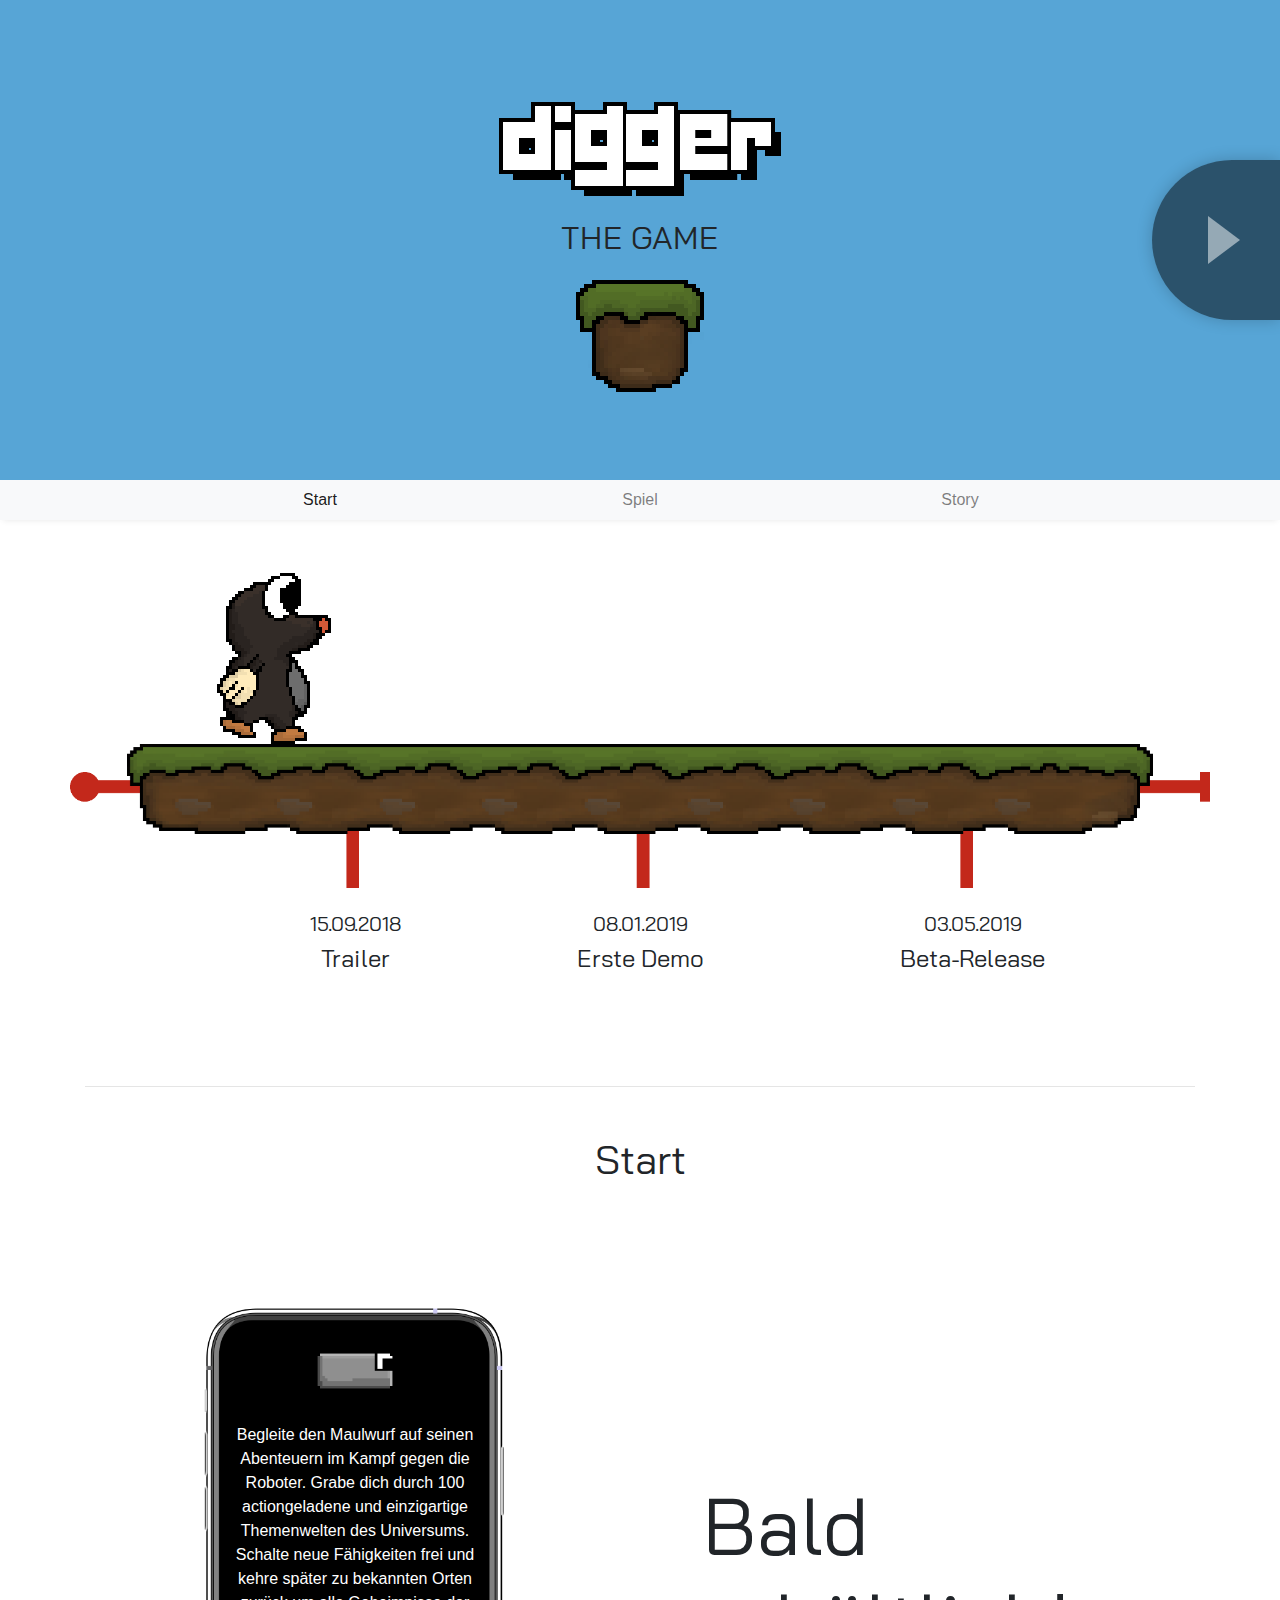
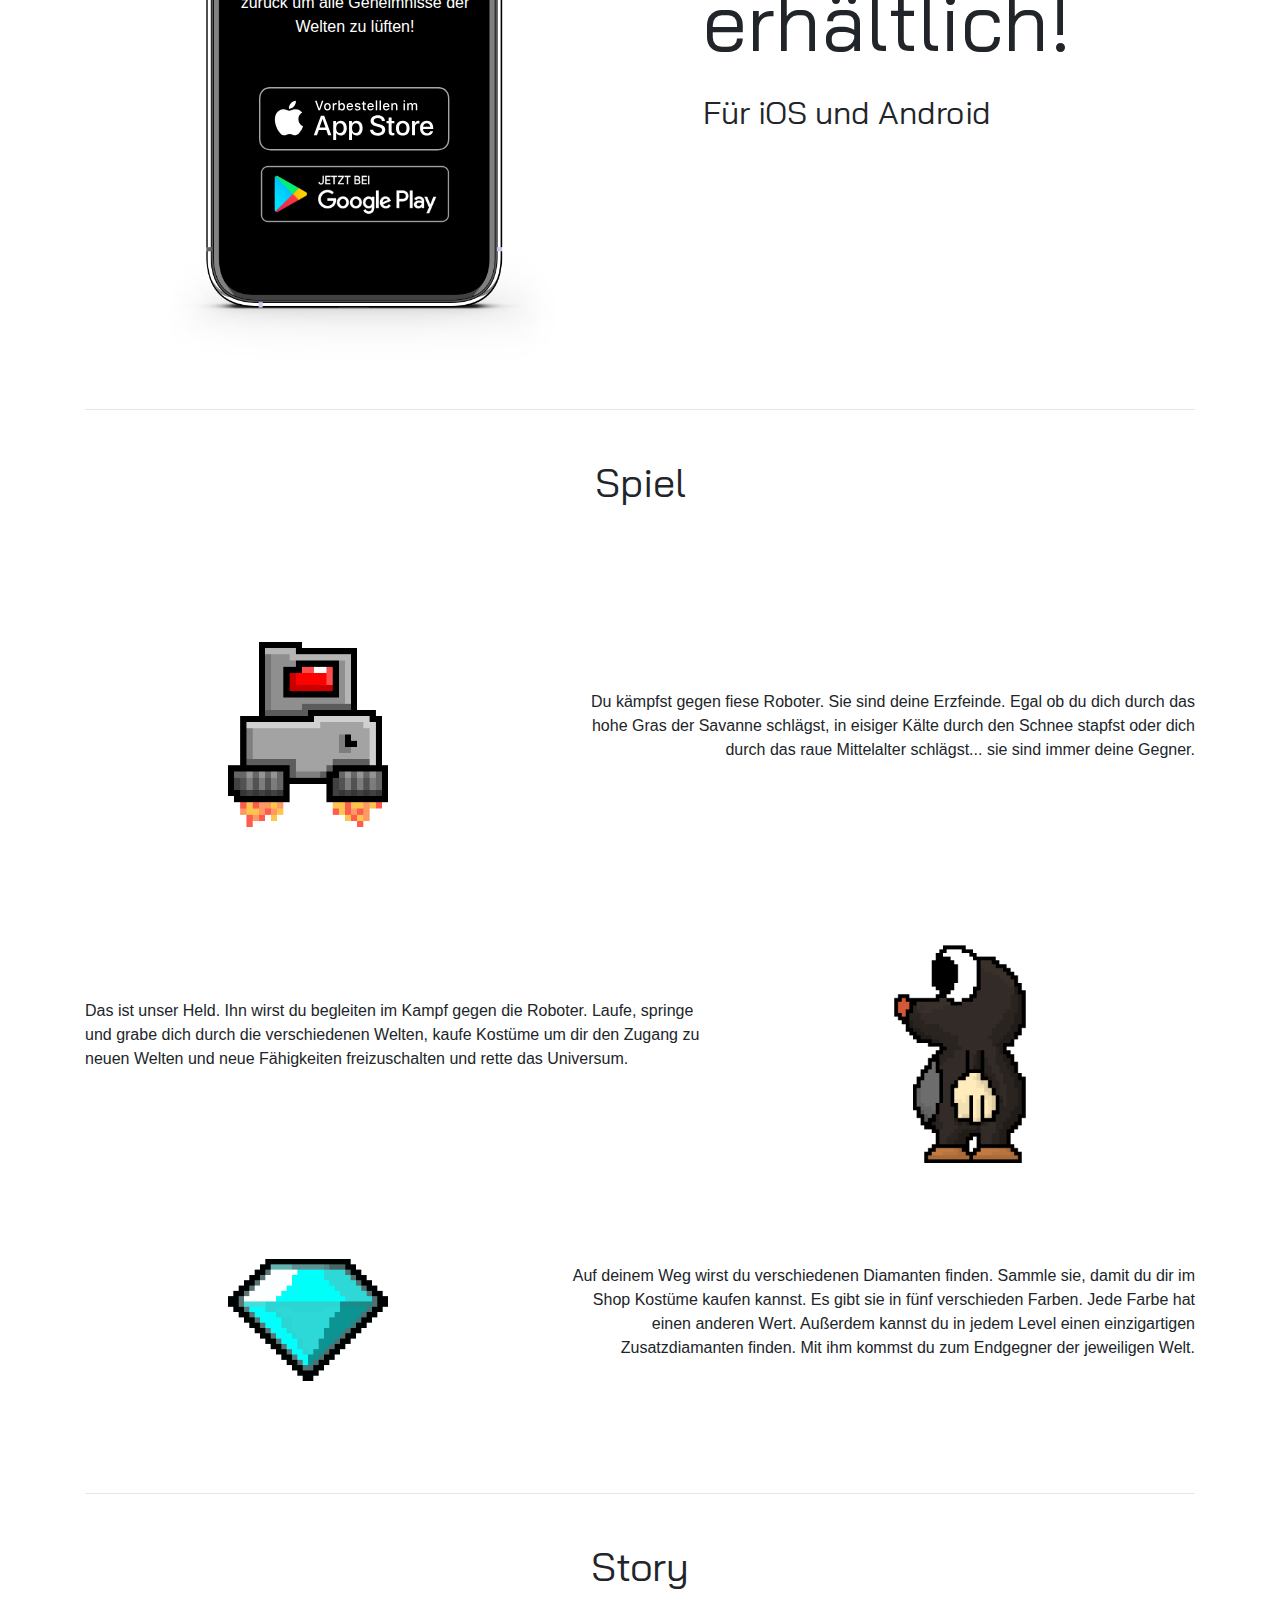
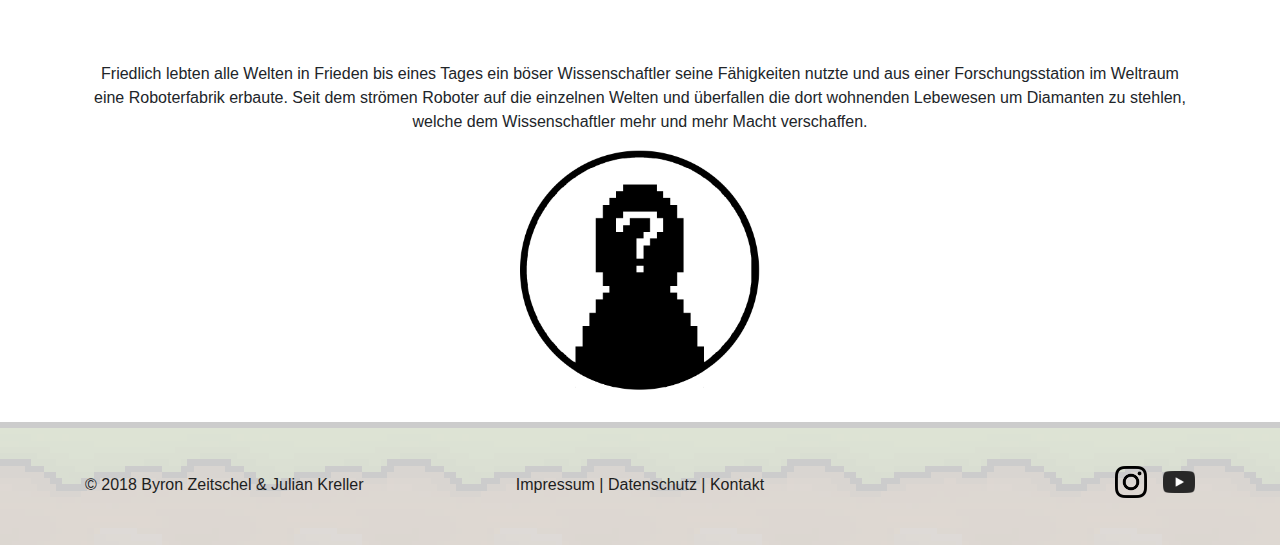
==== index.html @ c70652a0 "Release-page" ====
<!DOCTYPE html>
<html lang="de">
<head>
  <meta charset="utf-8">
  <meta name="viewport" content="width=device-width, initial-scale=1, shrink-to-fit=no">
  <meta name="description" content="Die Website von digger - Das Spiel">
  <meta name="author" content="Byron Zeitschel, Julian Kreller">

  <title>digger - The Game</title>

  <link href="css/bootstrap.min.css" rel="stylesheet">
  <link rel="stylesheet" type="text/css" href="css/style.css">
  <link rel="shortcut icon" href="img/favicon.ico">
  <link rel="icon" type="image/png" href="img/favicon-32x32.png" sizes="32x32">
  <link rel="icon" type="image/png" href="img/favicon-16x16.png" sizes="16x16">
</head>
<body>
<header id="header-game">
  <h1>digger</h1>
  <h2>THE GAME</h2>
  <div id="earth-block" class="grow grow-top grow-shadow">
    <img src="img/earth.png" alt="Block of pixelated earth">
    <iframe width="560" height="315" src="https://www.youtube.com/embed/k9s_VMh4zFY" frameborder="0"
            allow="accelerometer; autoplay; encrypted-media; gyroscope; picture-in-picture" allowfullscreen></iframe>
    <img class="header-animated fly-right" src="img/mole.png" alt="digger - A pixelated Mole">
  </div>
  <a class="grow grow-left site-switch site-switch-right" href="release.html">
    <span></span>
  </a>
</header>
<nav class="navbar navbar-expand-sm navbar-light bg-light">
  <button class="navbar-toggler" type="button" data-toggle="collapse" data-target="#navbarSupportedContent"
          aria-controls="navbarSupportedContent" aria-expanded="false" aria-label="Toggle navigation">
    <span class="navbar-toggler-icon"></span>
  </button>

  <div class="collapse navbar-collapse" id="navbarSupportedContent">
    <ul class="navbar-nav mx-auto">
      <li class="nav-item active">
        <a class="nav-link" href="#start">Start<span class="sr-only">(current)</span></a>
      </li>
      <li class="nav-item">
        <a class="nav-link" href="#game">Spiel</a>
      </li>
      <li class="nav-item">
        <a class="nav-link" href="#story">Story</a>
      </li>
    </ul>
  </div>
</nav>
<main>
  <div class="container">
    <div id="plan">
      <div class="row">
        <div class="col-xs-12">
          <div id="timeline">
            <div id="tiles">
              <p></p>
            </div>
            <img class="full-width" src="img/timeline.png" alt="Basic Timeline">
            <div id="dates">
              <div class="col-sm-2 offset-sm-2">
                <h5>15.09.2018</h5>
                <h4>Trailer</h4>
              </div>
              <div class="col-sm-4">
                <h5>08.01.2019</h5>
                <h4>Erste Demo</h4>
              </div>
              <div class="col-sm-3">
                <h5>03.05.2019</h5>
                <h4>Beta-Release</h4>
              </div>
            </div>
          </div>
        </div>
      </div>
    </div>
    <hr>
    <div id="start">
      <div class="row">
        <div class="col">
          <h1 class="text-center">Start</h1>
        </div>
      </div>
      <div class="row">
        <div id="soon_heading" class="col-md-5 offset-md-1 order-md-2 text-md-left">
          <h1>Bald erhältlich!</h1>
          <h2>Für iOS und Android</h2>
        </div>
        <div class="col-md-6 order-md-1">
          <div id="iphone">
            <div>
              <img id="robomini" src="img/robo_mini.png" alt="Enemy RoboMini">
              <p>
                Begleite den Maulwurf auf seinen Abenteuern im Kampf gegen die Roboter. Grabe dich durch 100
                actiongeladene und einzigartige Themenwelten des Universums. Schalte neue Fähigkeiten frei und kehre
                später zu bekannten Orten zurück um alle Geheimnisse der Welten zu lüften!
              </p>
              <a href="https://www.apple.com/de/itunes/charts/free-apps/" target="_blank">
                <img id="ios_badge" src="img/ios_badge_black.svg" alt="AppStore badge">
              </a>
              <a href="https://play.google.com/store/apps/category/GAME" target="_blank">
                <img id="android_badge" src="img/android_badge.png" alt="PlayStore badge">
              </a>
            </div>
            <img class="full-width" src="img/iphone_portrait.png" alt="iPhone XS">
          </div>
        </div>
      </div>
    </div>
    <hr>
    <div id="game">
      <div class="row">
        <div class="col text-center">
          <h1>Spiel</h1>
        </div>
      </div>
      <div class="row">
        <div class="col-sm-5 order-sm-1">
          <img class="mx-auto d-block" src="img/robo_fly.png" alt="Enemy RoboFly">
        </div>
        <div class="col-sm-7 order-sm-2 align-self-center">
          <p class="text-sm-right text-center">
            Du kämpfst gegen fiese Roboter. Sie sind deine Erzfeinde. Egal ob du dich durch das hohe Gras
            der Savanne schlägst, in eisiger Kälte durch den Schnee stapfst oder dich durch das raue Mittelalter
            schlägst... sie sind immer deine Gegner.
          </p>
        </div>
        <div class="col-sm-5 order-sm-4">
          <img class="mx-auto d-block width-15" src="img/mole_flipped.png" alt="Mole digger">
        </div>
        <div class="col-sm-7 order-sm-3 align-self-center">
          <p class="text-sm-left text-center">
            Das ist unser Held. Ihn wirst du begleiten im Kampf gegen die Roboter. Laufe, springe und grabe dich durch
            die verschiedenen Welten, kaufe Kostüme um dir den Zugang zu neuen Welten und neue Fähigkeiten
            freizuschalten und rette das Universum.
          </p>
        </div>
        <div class="col-sm-5 order-sm-5">
          <img class="mx-auto d-block" src="img/diamond.png" alt="Turquoise diamond">
        </div>
        <div class="col-sm-7 order-sm-6 align-self-center">
          <p class="text-sm-right text-center">
            Auf deinem Weg wirst du verschiedenen Diamanten finden. Sammle sie, damit du dir im Shop Kostüme kaufen
            kannst. Es gibt sie in fünf verschieden Farben. Jede Farbe hat einen anderen Wert. Außerdem kannst du in
            jedem Level einen einzigartigen Zusatzdiamanten finden. Mit ihm kommst du zum Endgegner der jeweiligen
            Welt.
          </p>
        </div>
      </div>
    </div>
    <hr>
    <div id="story">
      <div class="row">
        <div class="col">
          <h1 class="text-center">Story</h1>
        </div>
      </div>
      <div class="row justify-content-center">
        <div class="col text-center">
          <p class="text-sm-center text-center">
            Friedlich lebten alle Welten in Frieden bis eines Tages ein böser Wissenschaftler seine Fähigkeiten nutzte und aus einer Forschungsstation im Weltraum eine Roboterfabrik erbaute.
            Seit dem strömen Roboter auf die einzelnen Welten und überfallen die dort wohnenden Lebewesen um Diamanten zu stehlen, welche dem Wissenschaftler mehr und mehr Macht verschaffen.

          </p>
          <img src="img/mad_causer.png" alt="The causer">

        </div>
      </div>
    </div>
  </div>
</main>
<footer>
  <div class="container">
    <div class="row">
      <div class="col">
        <p>&copy; 2018 Byron Zeitschel & Julian Kreller</p>
      </div>
      <div class="col text-center">
        <a href="#">Impressum</a>
        |
        <a href="#">Datenschutz</a>
        |
        <a href="#">Kontakt</a>
      </div>
      <div class="col">
        <a class="float-right" href="https://www.youtube.com/channel/UCjJyxg-A8SFruD3TZh7ozNw" target="_blank">
          <img src="img/youtube.png" alt="YouTube Icon">
        </a>
        <a class="float-right" href="https://www.instagram.com/digger.videogame/" target="_blank">
          <img src="img/instagram.png" alt="Instagram Icon">
        </a>
      </div>
    </div>
  </div>
</footer>
<script src="js/jquery-3.3.1.min.js"></script>
<script src="js/bootstrap.min.js"></script>
<script src="js/script.js"></script>
</body>
</html>
---- css/style.css ----
body {
  margin: 0;
}

header {
  position: relative;
  height: 30em;
  text-align: center;
}

h1, h2, h3, h4, h5, h6 {
  font-family: baijamjuree, sans-serif;
}

#header-game {
  padding: 6.12em 0;
  background: #57A5D6 url(../img/header_game_min.jpg) no-repeat center;
  background-size: cover;
}

#header-game h1 {
  color: white;
  font-family: bulkypixels, monospace;
  font-size: 5em;
  text-shadow: 0.12em 0.12em 0 black, -0.05em 0.05em black, 0.05em 0.05em black, 0.05em -0.05em black, -0.05em -0.05em black;
  letter-spacing: -0.19em;
}

#header-game h2 {
  font-size: 2em;
  margin-top: 0.75em;
}

#header-game img {
  width: 100%;
  image-rendering: pixelated;
}

#earth-block {
  position: relative;
  display: inline-block;
  width: 8em;
  margin-top: 1em;
  cursor: pointer;
}

#earth-block iframe {
  display: none;
  position: absolute;
  bottom: -20px;
  left: -225px;
  width: 560px;
  height: 315px;
  transform-origin: center;
}

.header-animated {
  position: absolute;
  left: 50%;
  bottom: 0;
  max-width: 0;
}

.earth-block:active .fly-right {
  animation-name: fly-right;
  animation-duration: 4s;
}

.fixed-top-nav-padding {
  /* Height of navbar */
  padding-top: 60px;
}

.grow {
  transition: all .2s ease-in-out;
}

.grow:hover {
  transform: scale(1.2);
}

.grow-shadow:hover {
  filter: drop-shadow(0 .5em .2em rgba(0,0,0,0.4));
}

.grow-top:hover {
  transform: scale(1.2);
  transform-origin: bottom center;
}

.grow-left:hover {
  transform-origin: right;
}

.grow-right:hover {
  transform-origin: left;
}

.site-switch {
  display: inline-block;
  position: absolute;
  background: rgba(0, 0, 0, 0.5);
  color: rgba(255, 255, 255, 0.5);
}

.site-switch:hover {
  color: white;
}

.site-switch span {
  display: inline-block;
  border-top: 1.5em solid transparent;
  border-bottom: 1.5em solid transparent;
  margin-top: 3.5em;
}

.site-switch h5 {
  position: absolute;
  font-size: 1.1em;
}

.site-switch-right {
  right: 0;
  top: 10em;
  width: 8em;
  height: 10em;
  border-top-left-radius: 5em;
  border-bottom-left-radius: 5em;
  box-shadow: rgba(0, 0, 0, 0.2) 0 0 1em;
}

.site-switch-right span {
  border-left: 2em solid rgba(255, 255, 255, 0.5);
  margin-left: 1em;
}

.site-switch-right h5 {
  top: 9em;
  left: 5.5em;
  width: 9em;
  transform: rotate(-90deg);
  transform-origin: left top 0;
}

.site-switch-left {
  left: 0;
  top: 10em;
  width: 8em;
  height: 10em;
  border-top-right-radius: 5em;
  border-bottom-right-radius: 5em;
  box-shadow: rgba(0, 0, 0, 0.2) 0 0 1em;
}

.site-switch-left span {
  border-right: 2em solid rgba(255, 255, 255, 0.5);
  margin-right: 1em;
}

.site-switch-left h5 {
  top: 0;
  left: 1.75em;
  width: 9em;
  margin: 0;
  transform: rotate(90deg);
  transform-origin: left top 0;
}

nav {
  box-shadow: 0 0.2em 0.4em -0.2em rgba(0,0,0,0.1);
}

.navbar {
  padding: 0;
}

.navbar .navbar-collapse {
  text-align: center;
}

.navbar-toggler {
  width: 100%;
  border-bottom: 1px solid black;
  border-radius: 0;
  padding: .3em;
}

.nav-item {
  width: 25vw;
}

main footer{
  background: linear-gradient(to bottom, #eaeaea 0%, #dbdbdb 100%);
}

.row {
  padding: 2em 0;
}

.full-width {
  width: 100%;
}

#timeline {
  position: relative;
  padding-top: 220px;
  padding-bottom: 5%;
}

#timeline img {
  margin-bottom: 1.5em;
}

#tiles {
  position: absolute;
  top: 192px;
  padding: 0 5%;
}

#tiles p {
  position: absolute;
  height: 192px;
  width: 192px;
  background: url('../img/mole_walk.png');
  top: -192px;
  left: 0;
  visibility: hidden;
}

#tiles img {
  width: 10%;
  display: inline-block;
}

#dates {
  font-size: 0;
}

#dates div {
  display: inline-block;
  text-align: center;
  overflow: hidden;
}

#iphone {
  color: white;
  position: relative;
  text-align: center;
  width: 25em;
  margin: auto;
}

#iphone div {
  position: absolute;
  padding-left: 5em;
  padding-right: 5em;
  padding-top: 6em;
}

#iphone div p {
  margin-bottom: 3em;
}

#robomini {
  width: 5em;
  margin-bottom: 2em;
}

#iphone a {
  display: inline-block;
}

#ios_badge {
  width: 12em;
}

#android_badge {
  width: 13.5em;
}

#soon_heading {
  margin: auto;
  text-align: center;
}

#soon_heading h1 {
  font-size: 5em;
  margin-bottom: 0.3em;
}

#soon_heading h2 {
  font-size: 2em;
}

#game div div {
  display: inline-block;
  margin-bottom: 2em;
}

#game img {
  width: 10em;
  margin: 2em 0;
}

.width-15 {
  width: 15em !important;
}

#story img {
  width: 15em;
}

footer {
  position: relative;
  color: #1e1e1e;
  padding-top: 1.2em;
}

footer::after {
  content: "";
  background: url("../img/earth_tile.png");
  opacity: 0.2;
  top: 0;
  left: 0;
  bottom: 0;
  right: 0;
  position: absolute;
  z-index: -1;
}

footer p {
  display: inline-block;
}

footer a {
  color: inherit;
}

footer a:hover {
  color: inherit;
}

footer img {
  width: 2em;
  margin-left: 1em;
  margin-top: -0.5em;
}

@media (max-width: 575px) {
  .nav-item {
    width: 100%;
  }
}

@media (max-width: 767px) {
  #timeline {
    padding-top: 2em;
  }

  #tiles {
    display: none;
  }
}

@media (max-width: 575px) {
  #timeline img {
    display: none;
  }
}

@keyframes fly-right {
  from {
    max-width: 0;
  }
  to {
    max-width: 100%;
  }
}

@font-face {
  font-family: bulkypixels;
  src: url(../fonts/bulkypixels.ttf);
  font-weight: normal;
  font-style: normal;
}

@font-face {
  font-family: baijamjuree;
  src: url(../fonts/baijamjuree_regular.ttf);
  font-weight: normal;
  font-style: normal;
}

@font-face {
  font-family: baijamjuree;
  src: url(../fonts/baijamjuree_regular.ttf);
  font-weight: lighter;
  font-style: normal;
}
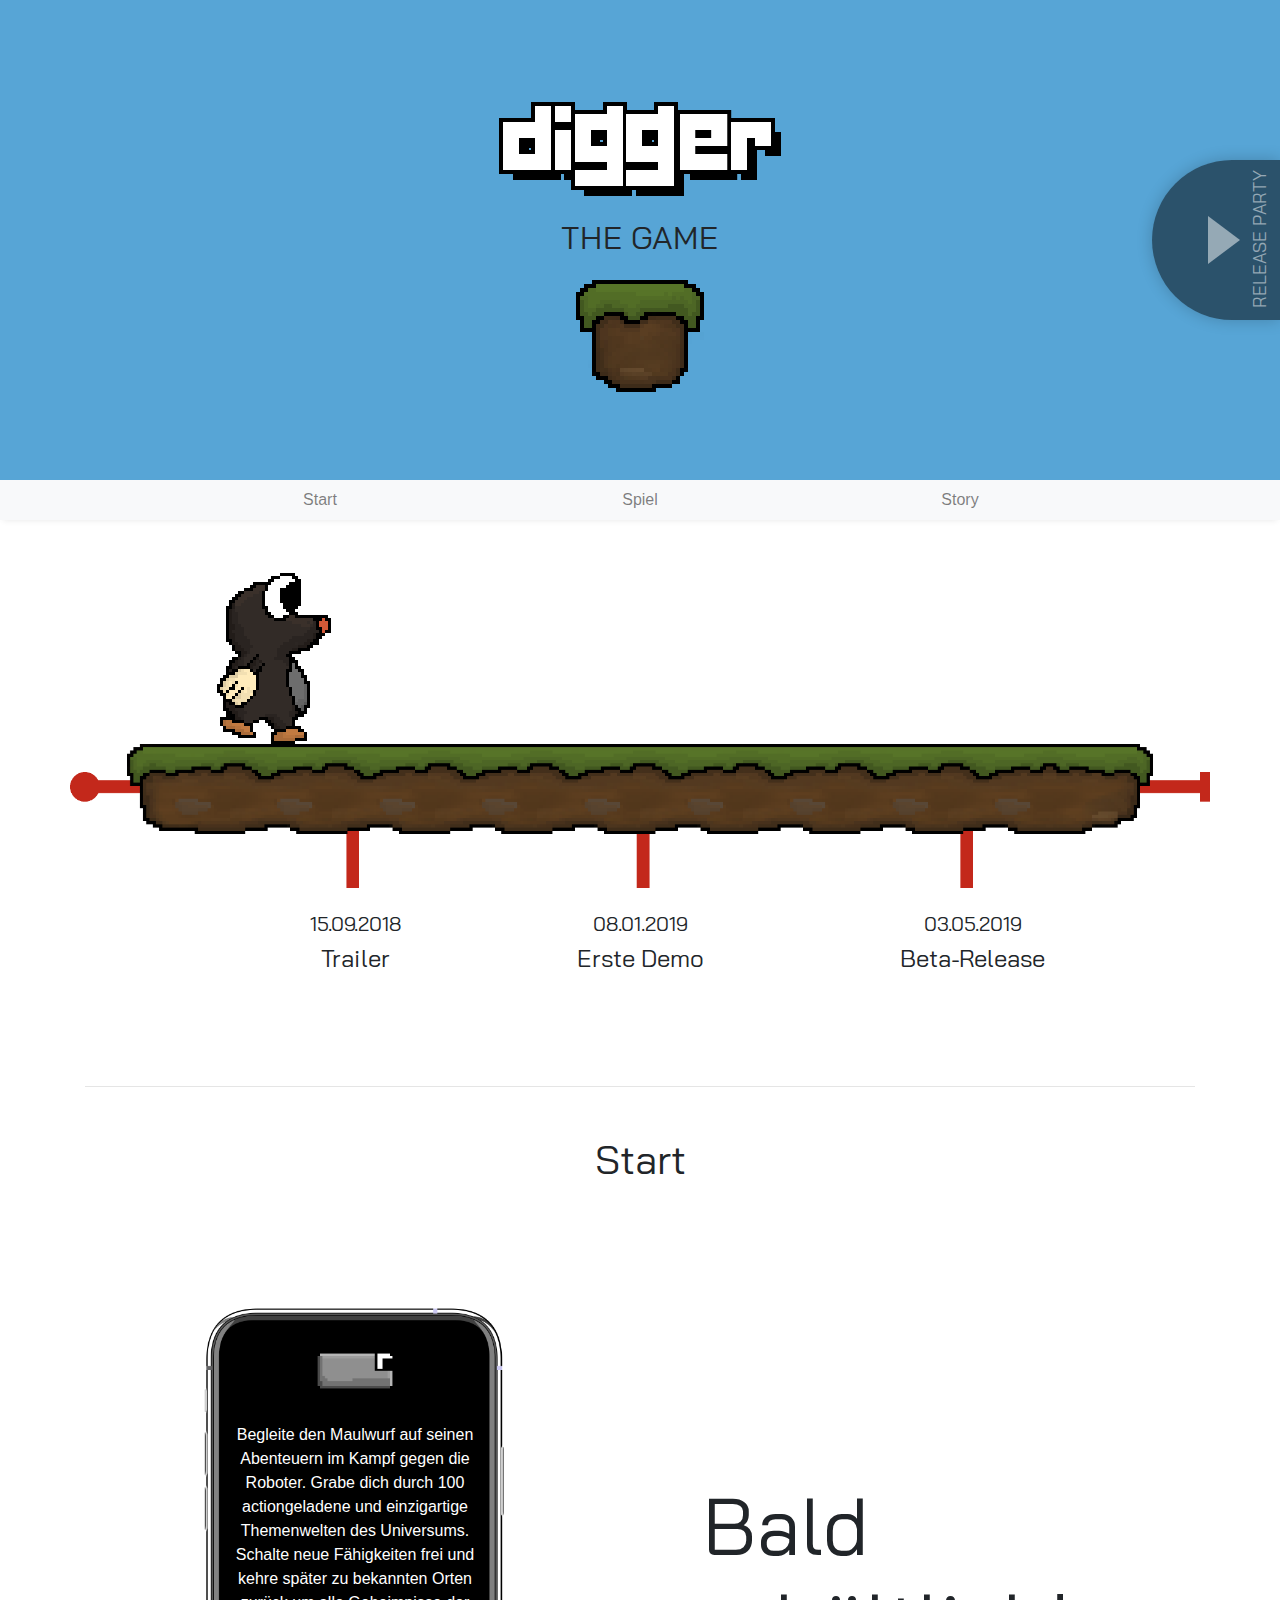
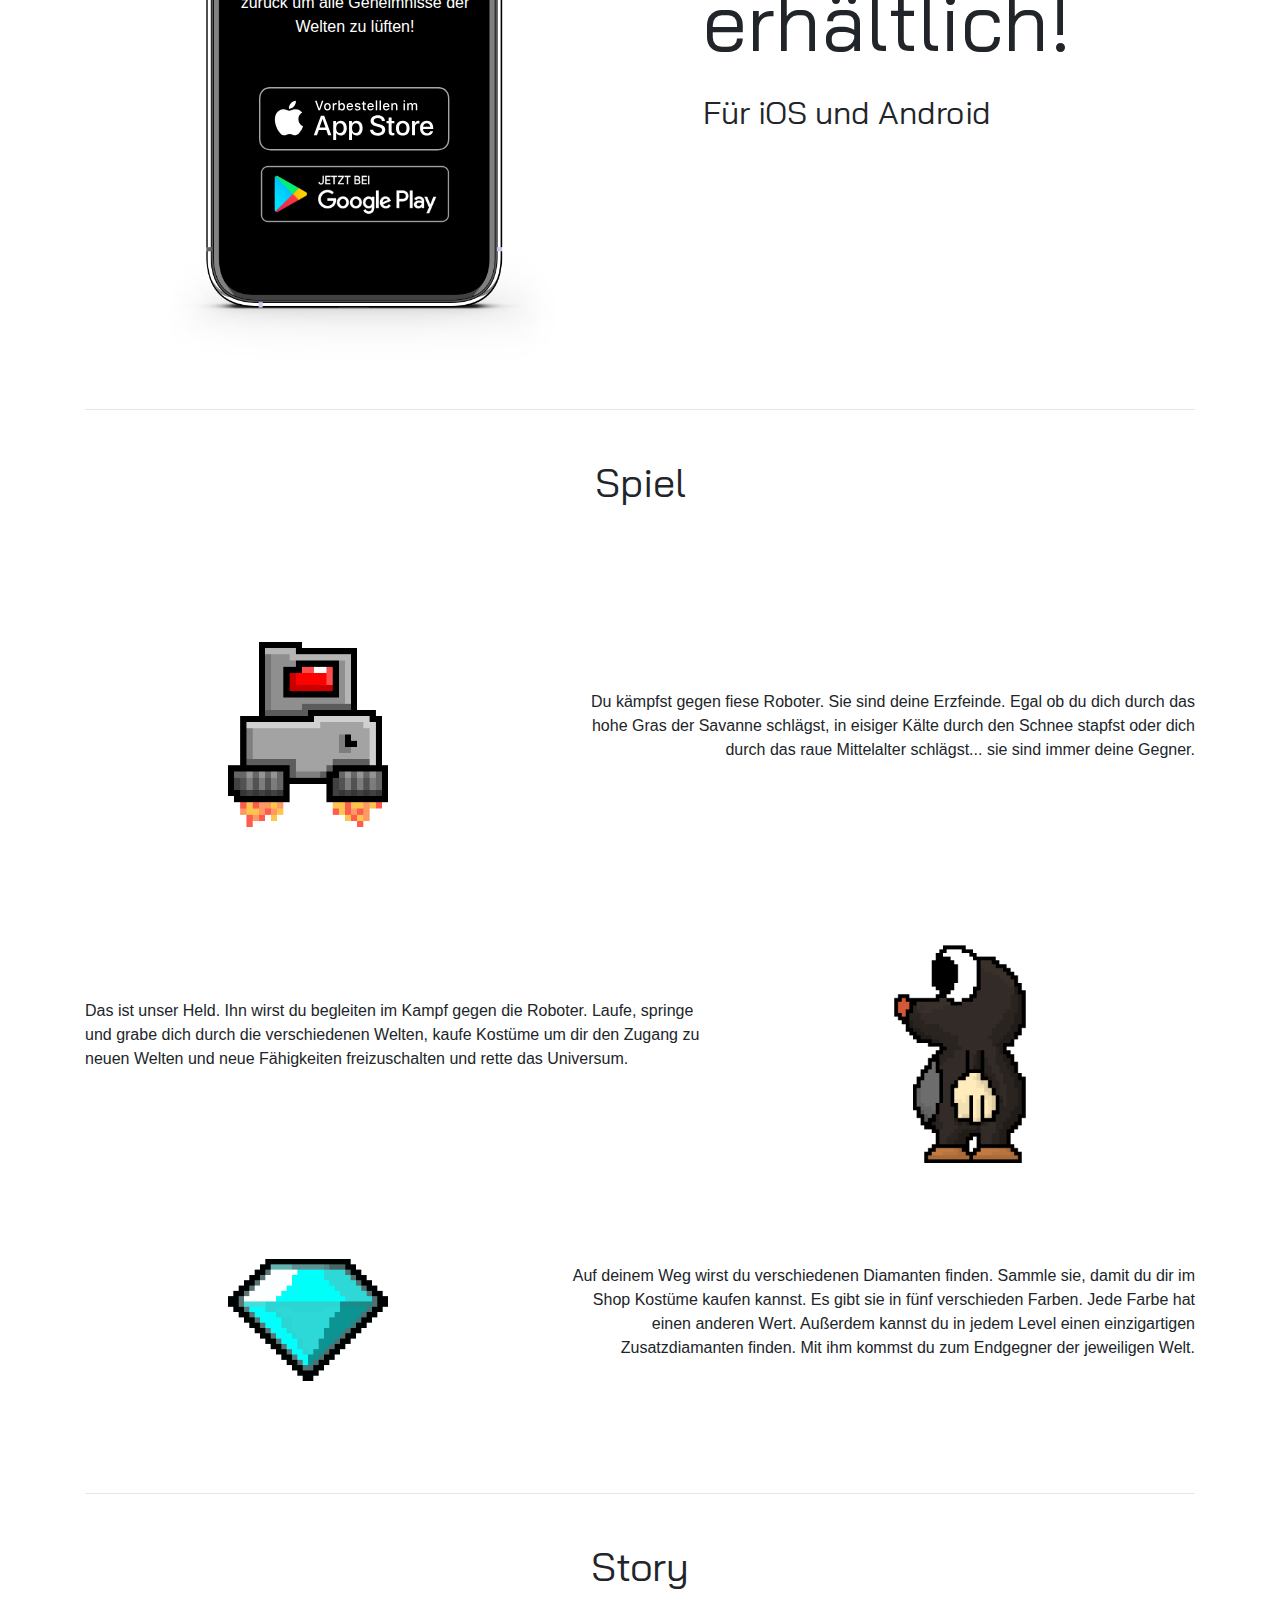
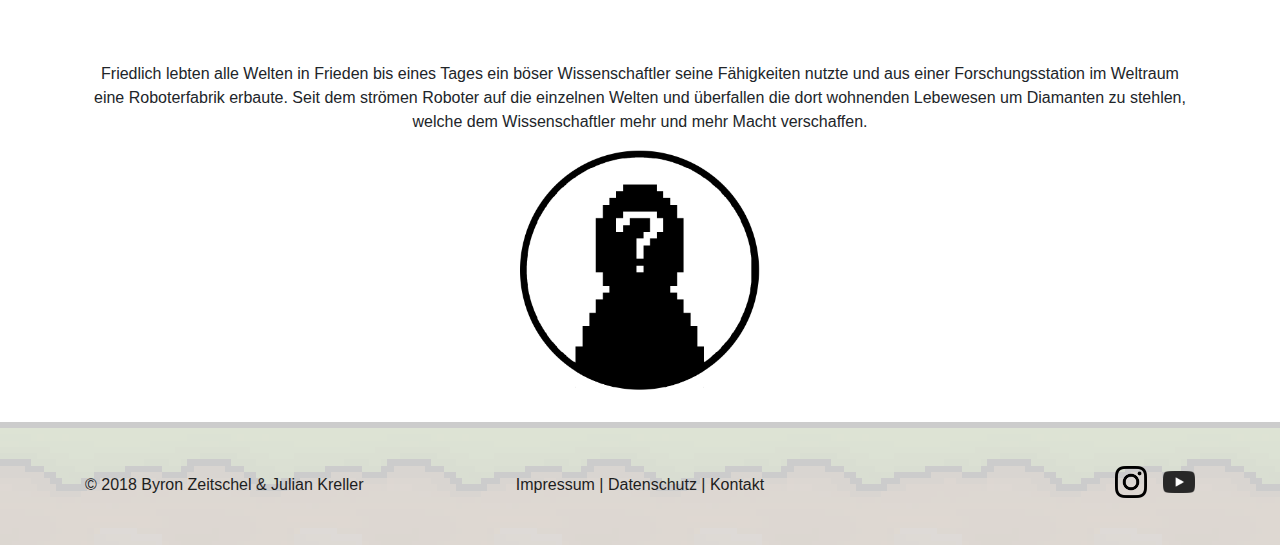
==== commit 55634b9b: "Merge remote-tracking branch 'origin/master'" ====
--- a/index.html
+++ b/index.html
@@ -14,7 +14,7 @@
   <link rel="icon" type="image/png" href="img/favicon-32x32.png" sizes="32x32">
   <link rel="icon" type="image/png" href="img/favicon-16x16.png" sizes="16x16">
 </head>
-<body>
+<body data-spy="scroll" data-target=".navbar" data-offset="60">
 <header id="header-game">
   <h1>digger</h1>
   <h2>THE GAME</h2>
@@ -26,6 +26,7 @@
   </div>
   <a class="grow grow-left site-switch site-switch-right" href="release.html">
     <span></span>
+    <h5>RELEASE PARTY</h5>
   </a>
 </header>
 <nav class="navbar navbar-expand-sm navbar-light bg-light">
@@ -36,7 +37,7 @@
 
   <div class="collapse navbar-collapse" id="navbarSupportedContent">
     <ul class="navbar-nav mx-auto">
-      <li class="nav-item active">
+      <li class="nav-item">
         <a class="nav-link" href="#start">Start<span class="sr-only">(current)</span></a>
       </li>
       <li class="nav-item">
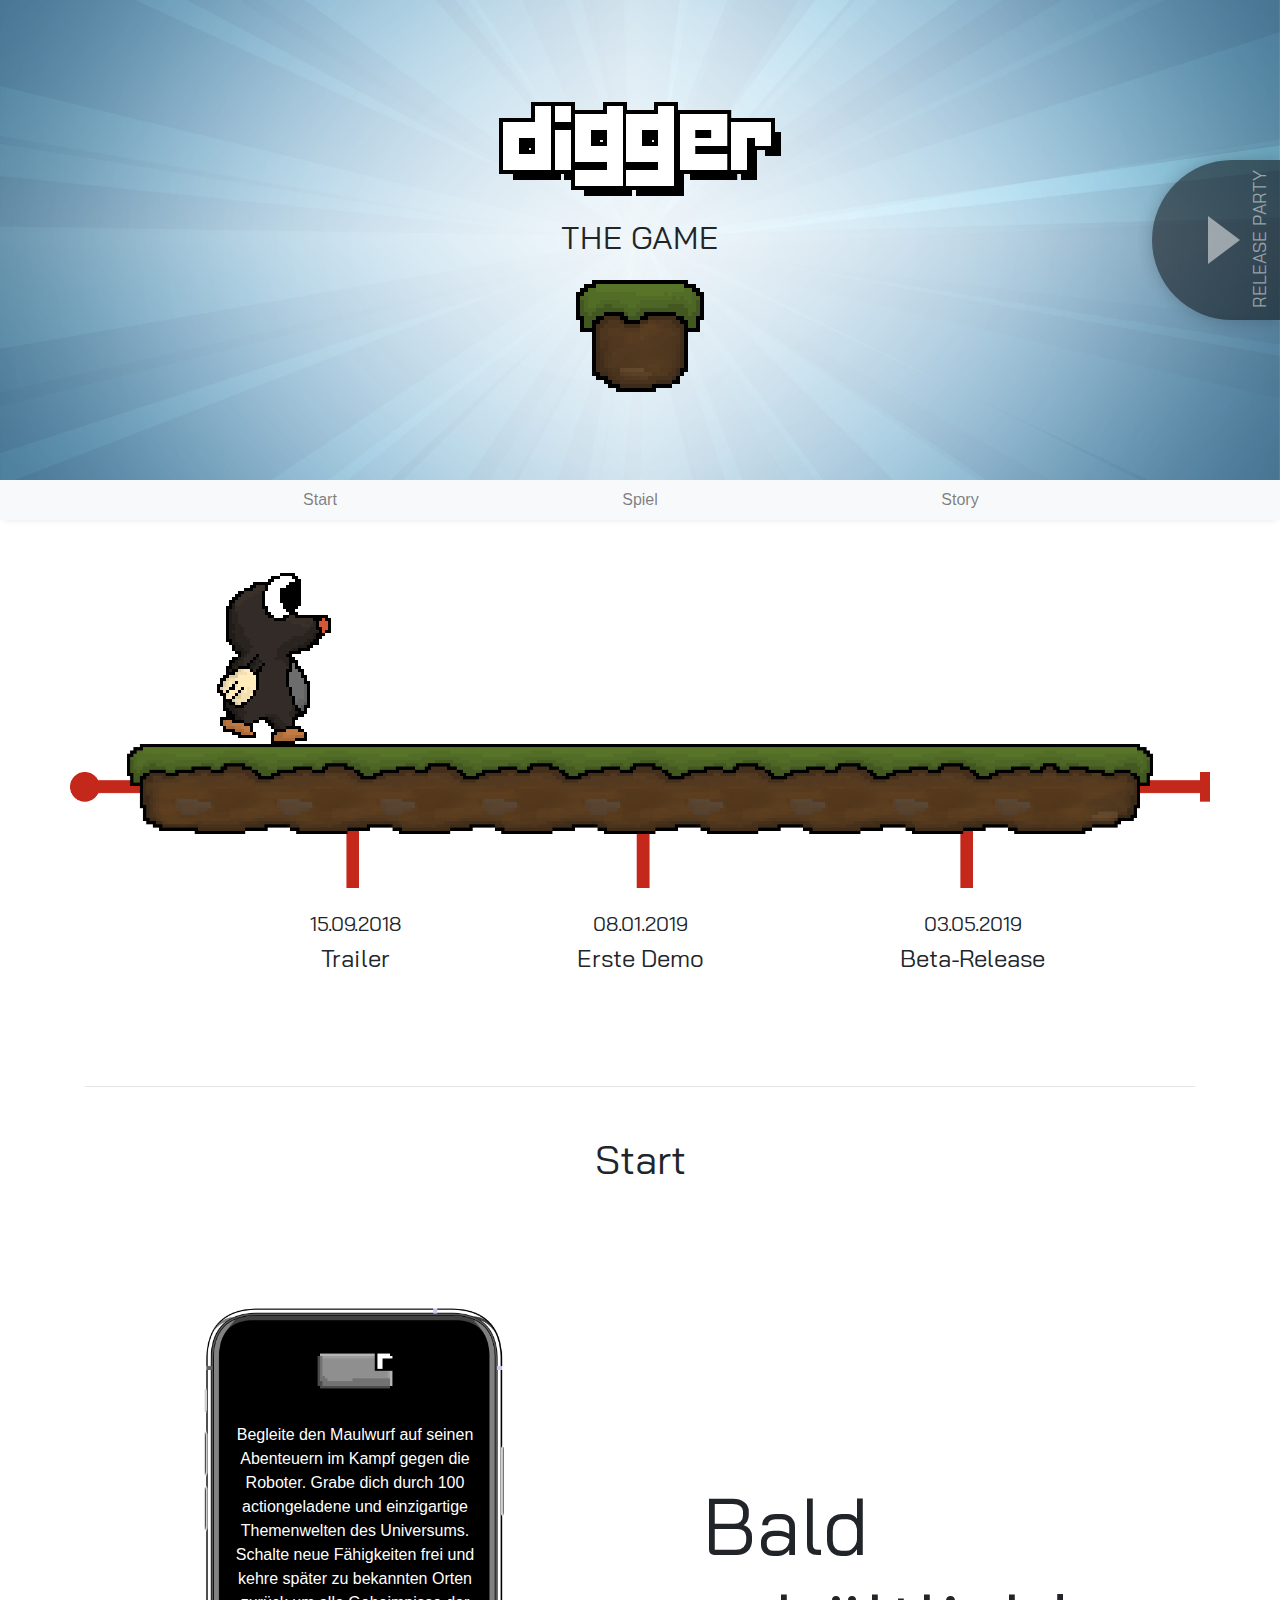
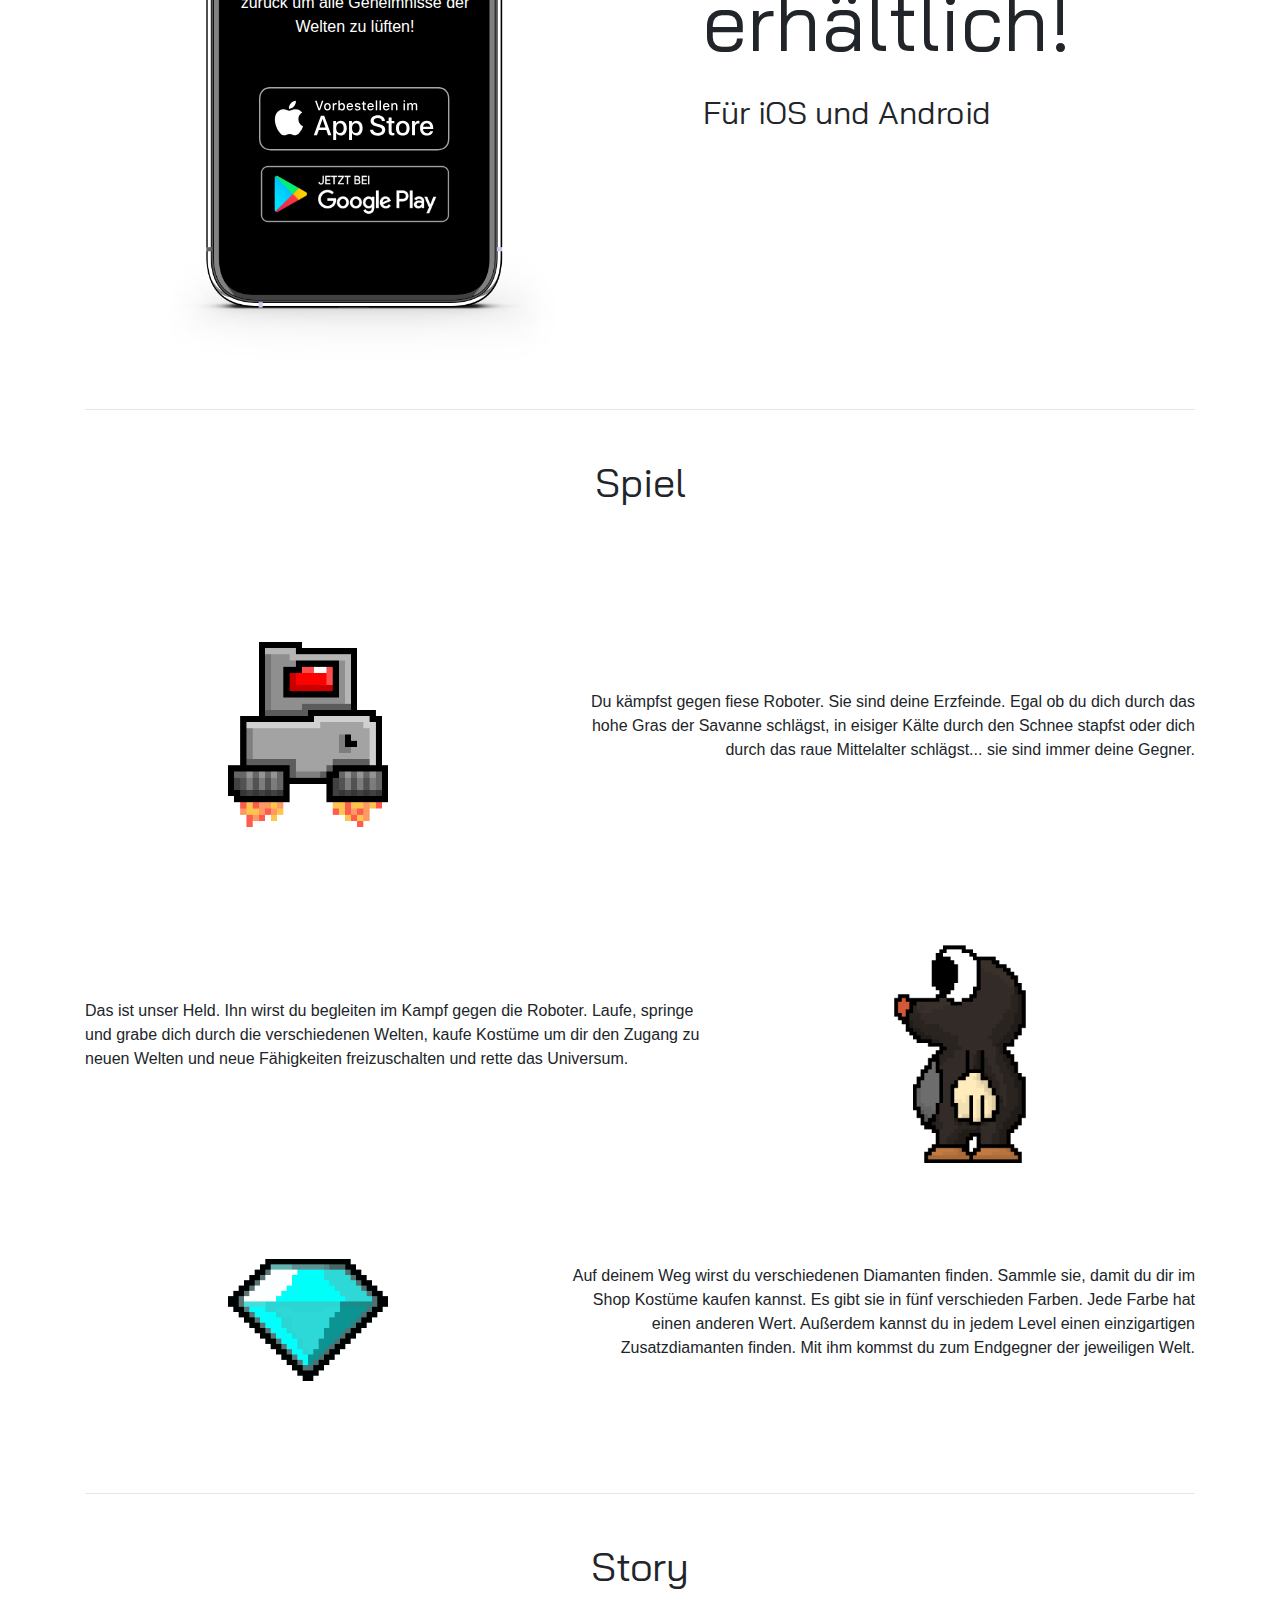
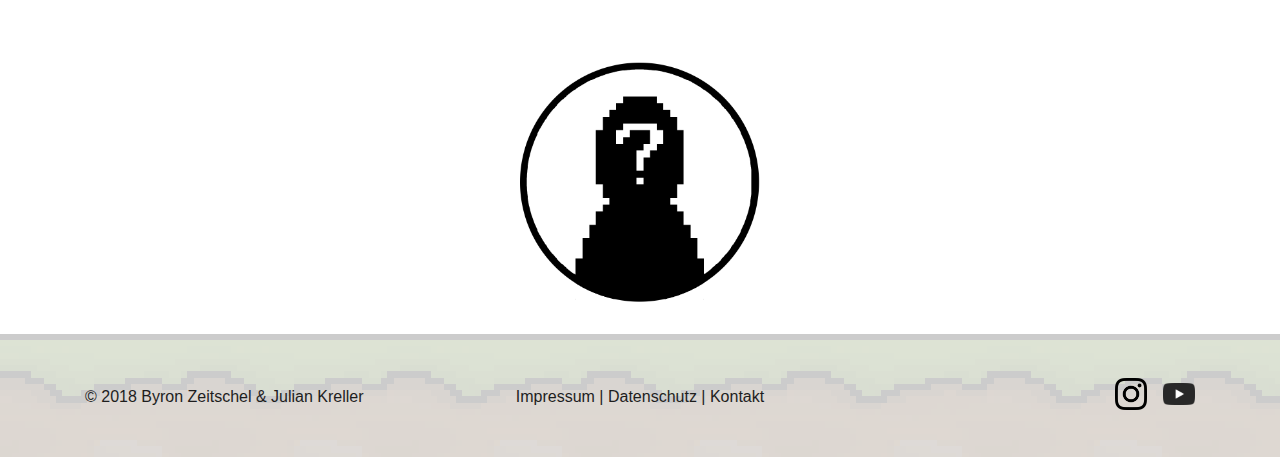
==== commit 771aa330: "Release-page" ====
--- a/index.html
+++ b/index.html
@@ -1,200 +1,194 @@
 <!DOCTYPE html>
 <html lang="de">
 <head>
-  <meta charset="utf-8">
-  <meta name="viewport" content="width=device-width, initial-scale=1, shrink-to-fit=no">
-  <meta name="description" content="Die Website von digger - Das Spiel">
-  <meta name="author" content="Byron Zeitschel, Julian Kreller">
+    <meta charset="utf-8">
+    <meta name="viewport" content="width=device-width, initial-scale=1, shrink-to-fit=no">
+    <meta name="description" content="Die Website von digger - Das Spiel">
+    <meta name="author" content="Byron Zeitschel, Julian Kreller">
 
-  <title>digger - The Game</title>
+    <title>digger - The Game</title>
 
-  <link href="css/bootstrap.min.css" rel="stylesheet">
-  <link rel="stylesheet" type="text/css" href="css/style.css">
-  <link rel="shortcut icon" href="img/favicon.ico">
-  <link rel="icon" type="image/png" href="img/favicon-32x32.png" sizes="32x32">
-  <link rel="icon" type="image/png" href="img/favicon-16x16.png" sizes="16x16">
+    <link href="css/bootstrap.min.css" rel="stylesheet">
+    <link rel="stylesheet" type="text/css" href="css/style.css">
+    <link rel="shortcut icon" href="img/favicon.ico">
+    <link rel="icon" type="image/png" href="img/favicon-32x32.png" sizes="32x32">
+    <link rel="icon" type="image/png" href="img/favicon-16x16.png" sizes="16x16">
 </head>
 <body data-spy="scroll" data-target=".navbar" data-offset="60">
 <header id="header-game">
-  <h1>digger</h1>
-  <h2>THE GAME</h2>
-  <div id="earth-block" class="grow grow-top grow-shadow">
-    <img src="img/earth.png" alt="Block of pixelated earth">
-    <iframe width="560" height="315" src="https://www.youtube.com/embed/k9s_VMh4zFY" frameborder="0"
-            allow="accelerometer; autoplay; encrypted-media; gyroscope; picture-in-picture" allowfullscreen></iframe>
-    <img class="header-animated fly-right" src="img/mole.png" alt="digger - A pixelated Mole">
-  </div>
-  <a class="grow grow-left site-switch site-switch-right" href="release.html">
-    <span></span>
-    <h5>RELEASE PARTY</h5>
-  </a>
+    <h1>digger</h1>
+    <h2>THE GAME</h2>
+    <div id="earth-block" class="grow grow-top grow-shadow">
+        <img src="img/earth.png" alt="Block of pixelated earth">
+        <iframe width="560" height="315" src="https://www.youtube.com/embed/k9s_VMh4zFY" frameborder="0"
+                allow="accelerometer; autoplay; encrypted-media; gyroscope; picture-in-picture" allowfullscreen></iframe>
+        <img class="header-animated fly-right" src="img/mole.png" alt="digger - A pixelated Mole">
+    </div>
+    <a class="grow grow-left site-switch site-switch-right" href="release.html">
+        <span></span>
+        <h5>RELEASE PARTY</h5>
+    </a>
 </header>
 <nav class="navbar navbar-expand-sm navbar-light bg-light">
-  <button class="navbar-toggler" type="button" data-toggle="collapse" data-target="#navbarSupportedContent"
-          aria-controls="navbarSupportedContent" aria-expanded="false" aria-label="Toggle navigation">
-    <span class="navbar-toggler-icon"></span>
-  </button>
+    <button class="navbar-toggler" type="button" data-toggle="collapse" data-target="#navbarSupportedContent"
+            aria-controls="navbarSupportedContent" aria-expanded="false" aria-label="Toggle navigation">
+        <span class="navbar-toggler-icon"></span>
+    </button>
 
-  <div class="collapse navbar-collapse" id="navbarSupportedContent">
-    <ul class="navbar-nav mx-auto">
-      <li class="nav-item">
-        <a class="nav-link" href="#start">Start<span class="sr-only">(current)</span></a>
-      </li>
-      <li class="nav-item">
-        <a class="nav-link" href="#game">Spiel</a>
-      </li>
-      <li class="nav-item">
-        <a class="nav-link" href="#story">Story</a>
-      </li>
-    </ul>
-  </div>
+    <div class="collapse navbar-collapse" id="navbarSupportedContent">
+        <ul class="navbar-nav mx-auto">
+            <li class="nav-item">
+                <a class="nav-link" href="#start">Start<span class="sr-only">(current)</span></a>
+            </li>
+            <li class="nav-item">
+                <a class="nav-link" href="#game">Spiel</a>
+            </li>
+            <li class="nav-item">
+                <a class="nav-link" href="#story">Story</a>
+            </li>
+        </ul>
+    </div>
 </nav>
 <main>
-  <div class="container">
-    <div id="plan">
-      <div class="row">
-        <div class="col-xs-12">
-          <div id="timeline">
-            <div id="tiles">
-              <p></p>
+    <div class="container">
+        <div id="plan">
+            <div class="row">
+                <div class="col-xs-12">
+                    <div id="timeline">
+                        <div id="tiles">
+                            <p></p>
+                        </div>
+                        <img class="full-width" src="img/timeline.png" alt="Basic Timeline">
+                        <div id="dates">
+                            <div class="col-sm-2 offset-sm-2">
+                                <h5>15.09.2018</h5>
+                                <h4>Trailer</h4>
+                            </div>
+                            <div class="col-sm-4">
+                                <h5>08.01.2019</h5>
+                                <h4>Erste Demo</h4>
+                            </div>
+                            <div class="col-sm-3">
+                                <h5>03.05.2019</h5>
+                                <h4>Beta-Release</h4>
+                            </div>
+                        </div>
+                    </div>
+                </div>
             </div>
-            <img class="full-width" src="img/timeline.png" alt="Basic Timeline">
-            <div id="dates">
-              <div class="col-sm-2 offset-sm-2">
-                <h5>15.09.2018</h5>
-                <h4>Trailer</h4>
-              </div>
-              <div class="col-sm-4">
-                <h5>08.01.2019</h5>
-                <h4>Erste Demo</h4>
-              </div>
-              <div class="col-sm-3">
-                <h5>03.05.2019</h5>
-                <h4>Beta-Release</h4>
-              </div>
+        </div>
+        <hr>
+        <div id="start">
+            <div class="row">
+                <div class="col">
+                    <h1 class="text-center">Start</h1>
+                </div>
             </div>
-          </div>
+            <div class="row">
+                <div id="soon_heading" class="col-md-5 offset-md-1 order-md-2 text-md-left">
+                    <h1>Bald erhältlich!</h1>
+                    <h2>Für iOS und Android</h2>
+                </div>
+                <div class="col-md-6 order-md-1">
+                    <div id="iphone">
+                        <div>
+                            <img id="robomini" src="img/robo_mini.png" alt="Enemy RoboMini">
+                            <p>
+                                Begleite den Maulwurf auf seinen Abenteuern im Kampf gegen die Roboter. Grabe dich durch 100
+                                actiongeladene und einzigartige Themenwelten des Universums. Schalte neue Fähigkeiten frei und kehre
+                                später zu bekannten Orten zurück um alle Geheimnisse der Welten zu lüften!
+                            </p>
+                            <a href="https://www.apple.com/de/itunes/charts/free-apps/" target="_blank">
+                                <img id="ios_badge" src="img/ios_badge_black.svg" alt="AppStore badge">
+                            </a>
+                            <a href="https://play.google.com/store/apps/category/GAME" target="_blank">
+                                <img id="android_badge" src="img/android_badge.png" alt="PlayStore badge">
+                            </a>
+                        </div>
+                        <img class="full-width" src="img/iphone_portrait.png" alt="iPhone XS">
+                    </div>
+                </div>
+            </div>
         </div>
-      </div>
+        <hr>
+        <div id="game">
+            <div class="row">
+                <div class="col text-center">
+                    <h1>Spiel</h1>
+                </div>
+            </div>
+            <div class="row">
+                <div class="col-sm-5 order-sm-1">
+                    <img class="mx-auto d-block" src="img/robo_fly.png" alt="Enemy RoboFly">
+                </div>
+                <div class="col-sm-7 order-sm-2 align-self-center">
+                    <p class="text-sm-right text-center">
+                        Du kämpfst gegen fiese Roboter. Sie sind deine Erzfeinde. Egal ob du dich durch das hohe Gras
+                        der Savanne schlägst, in eisiger Kälte durch den Schnee stapfst oder dich durch das raue Mittelalter
+                        schlägst... sie sind immer deine Gegner.
+                    </p>
+                </div>
+                <div class="col-sm-5 order-sm-4">
+                    <img class="mx-auto d-block width-15" src="img/mole_flipped.png" alt="Mole digger">
+                </div>
+                <div class="col-sm-7 order-sm-3 align-self-center">
+                    <p class="text-sm-left text-center">
+                        Das ist unser Held. Ihn wirst du begleiten im Kampf gegen die Roboter. Laufe, springe und grabe dich durch
+                        die verschiedenen Welten, kaufe Kostüme um dir den Zugang zu neuen Welten und neue Fähigkeiten
+                        freizuschalten und rette das Universum.
+                    </p>
+                </div>
+                <div class="col-sm-5 order-sm-5">
+                    <img class="mx-auto d-block" src="img/diamond.png" alt="Turquoise diamond">
+                </div>
+                <div class="col-sm-7 order-sm-6 align-self-center">
+                    <p class="text-sm-right text-center">
+                        Auf deinem Weg wirst du verschiedenen Diamanten finden. Sammle sie, damit du dir im Shop Kostüme kaufen
+                        kannst. Es gibt sie in fünf verschieden Farben. Jede Farbe hat einen anderen Wert. Außerdem kannst du in
+                        jedem Level einen einzigartigen Zusatzdiamanten finden. Mit ihm kommst du zum Endgegner der jeweiligen
+                        Welt.
+                    </p>
+                </div>
+            </div>
+        </div>
+        <hr>
+        <div id="story">
+            <div class="row">
+                <div class="col">
+                    <h1 class="text-center">Story</h1>
+                </div>
+            </div>
+            <div class="row justify-content-center">
+                <div class="col text-center">
+                    <img src="img/mad_causer.png" alt="The causer">
+                </div>
+            </div>
+        </div>
     </div>
-    <hr>
-    <div id="start">
-      <div class="row">
-        <div class="col">
-          <h1 class="text-center">Start</h1>
-        </div>
-      </div>
-      <div class="row">
-        <div id="soon_heading" class="col-md-5 offset-md-1 order-md-2 text-md-left">
-          <h1>Bald erhältlich!</h1>
-          <h2>Für iOS und Android</h2>
-        </div>
-        <div class="col-md-6 order-md-1">
-          <div id="iphone">
-            <div>
-              <img id="robomini" src="img/robo_mini.png" alt="Enemy RoboMini">
-              <p>
-                Begleite den Maulwurf auf seinen Abenteuern im Kampf gegen die Roboter. Grabe dich durch 100
-                actiongeladene und einzigartige Themenwelten des Universums. Schalte neue Fähigkeiten frei und kehre
-                später zu bekannten Orten zurück um alle Geheimnisse der Welten zu lüften!
-              </p>
-              <a href="https://www.apple.com/de/itunes/charts/free-apps/" target="_blank">
-                <img id="ios_badge" src="img/ios_badge_black.svg" alt="AppStore badge">
-              </a>
-              <a href="https://play.google.com/store/apps/category/GAME" target="_blank">
-                <img id="android_badge" src="img/android_badge.png" alt="PlayStore badge">
-              </a>
-            </div>
-            <img class="full-width" src="img/iphone_portrait.png" alt="iPhone XS">
-          </div>
-        </div>
-      </div>
-    </div>
-    <hr>
-    <div id="game">
-      <div class="row">
-        <div class="col text-center">
-          <h1>Spiel</h1>
-        </div>
-      </div>
-      <div class="row">
-        <div class="col-sm-5 order-sm-1">
-          <img class="mx-auto d-block" src="img/robo_fly.png" alt="Enemy RoboFly">
-        </div>
-        <div class="col-sm-7 order-sm-2 align-self-center">
-          <p class="text-sm-right text-center">
-            Du kämpfst gegen fiese Roboter. Sie sind deine Erzfeinde. Egal ob du dich durch das hohe Gras
-            der Savanne schlägst, in eisiger Kälte durch den Schnee stapfst oder dich durch das raue Mittelalter
-            schlägst... sie sind immer deine Gegner.
-          </p>
-        </div>
-        <div class="col-sm-5 order-sm-4">
-          <img class="mx-auto d-block width-15" src="img/mole_flipped.png" alt="Mole digger">
-        </div>
-        <div class="col-sm-7 order-sm-3 align-self-center">
-          <p class="text-sm-left text-center">
-            Das ist unser Held. Ihn wirst du begleiten im Kampf gegen die Roboter. Laufe, springe und grabe dich durch
-            die verschiedenen Welten, kaufe Kostüme um dir den Zugang zu neuen Welten und neue Fähigkeiten
-            freizuschalten und rette das Universum.
-          </p>
-        </div>
-        <div class="col-sm-5 order-sm-5">
-          <img class="mx-auto d-block" src="img/diamond.png" alt="Turquoise diamond">
-        </div>
-        <div class="col-sm-7 order-sm-6 align-self-center">
-          <p class="text-sm-right text-center">
-            Auf deinem Weg wirst du verschiedenen Diamanten finden. Sammle sie, damit du dir im Shop Kostüme kaufen
-            kannst. Es gibt sie in fünf verschieden Farben. Jede Farbe hat einen anderen Wert. Außerdem kannst du in
-            jedem Level einen einzigartigen Zusatzdiamanten finden. Mit ihm kommst du zum Endgegner der jeweiligen
-            Welt.
-          </p>
-        </div>
-      </div>
-    </div>
-    <hr>
-    <div id="story">
-      <div class="row">
-        <div class="col">
-          <h1 class="text-center">Story</h1>
-        </div>
-      </div>
-      <div class="row justify-content-center">
-        <div class="col text-center">
-          <p class="text-sm-center text-center">
-            Friedlich lebten alle Welten in Frieden bis eines Tages ein böser Wissenschaftler seine Fähigkeiten nutzte und aus einer Forschungsstation im Weltraum eine Roboterfabrik erbaute.
-            Seit dem strömen Roboter auf die einzelnen Welten und überfallen die dort wohnenden Lebewesen um Diamanten zu stehlen, welche dem Wissenschaftler mehr und mehr Macht verschaffen.
-
-          </p>
-          <img src="img/mad_causer.png" alt="The causer">
-
-        </div>
-      </div>
-    </div>
-  </div>
 </main>
 <footer>
-  <div class="container">
-    <div class="row">
-      <div class="col">
-        <p>&copy; 2018 Byron Zeitschel & Julian Kreller</p>
-      </div>
-      <div class="col text-center">
-        <a href="#">Impressum</a>
-        |
-        <a href="#">Datenschutz</a>
-        |
-        <a href="#">Kontakt</a>
-      </div>
-      <div class="col">
-        <a class="float-right" href="https://www.youtube.com/channel/UCjJyxg-A8SFruD3TZh7ozNw" target="_blank">
-          <img src="img/youtube.png" alt="YouTube Icon">
-        </a>
-        <a class="float-right" href="https://www.instagram.com/digger.videogame/" target="_blank">
-          <img src="img/instagram.png" alt="Instagram Icon">
-        </a>
-      </div>
+    <div class="container">
+        <div class="row">
+            <div class="col">
+                <p>&copy; 2018 Byron Zeitschel & Julian Kreller</p>
+            </div>
+            <div class="col text-center">
+                <a href="#">Impressum</a>
+                |
+                <a href="#">Datenschutz</a>
+                |
+                <a href="#">Kontakt</a>
+            </div>
+            <div class="col">
+                <a class="float-right" href="https://www.youtube.com/channel/UCjJyxg-A8SFruD3TZh7ozNw" target="_blank">
+                    <img src="img/youtube.png" alt="YouTube Icon">
+                </a>
+                <a class="float-right" href="https://www.instagram.com/digger.videogame/" target="_blank">
+                    <img src="img/instagram.png" alt="Instagram Icon">
+                </a>
+            </div>
+        </div>
     </div>
-  </div>
 </footer>
 <script src="js/jquery-3.3.1.min.js"></script>
 <script src="js/bootstrap.min.js"></script>
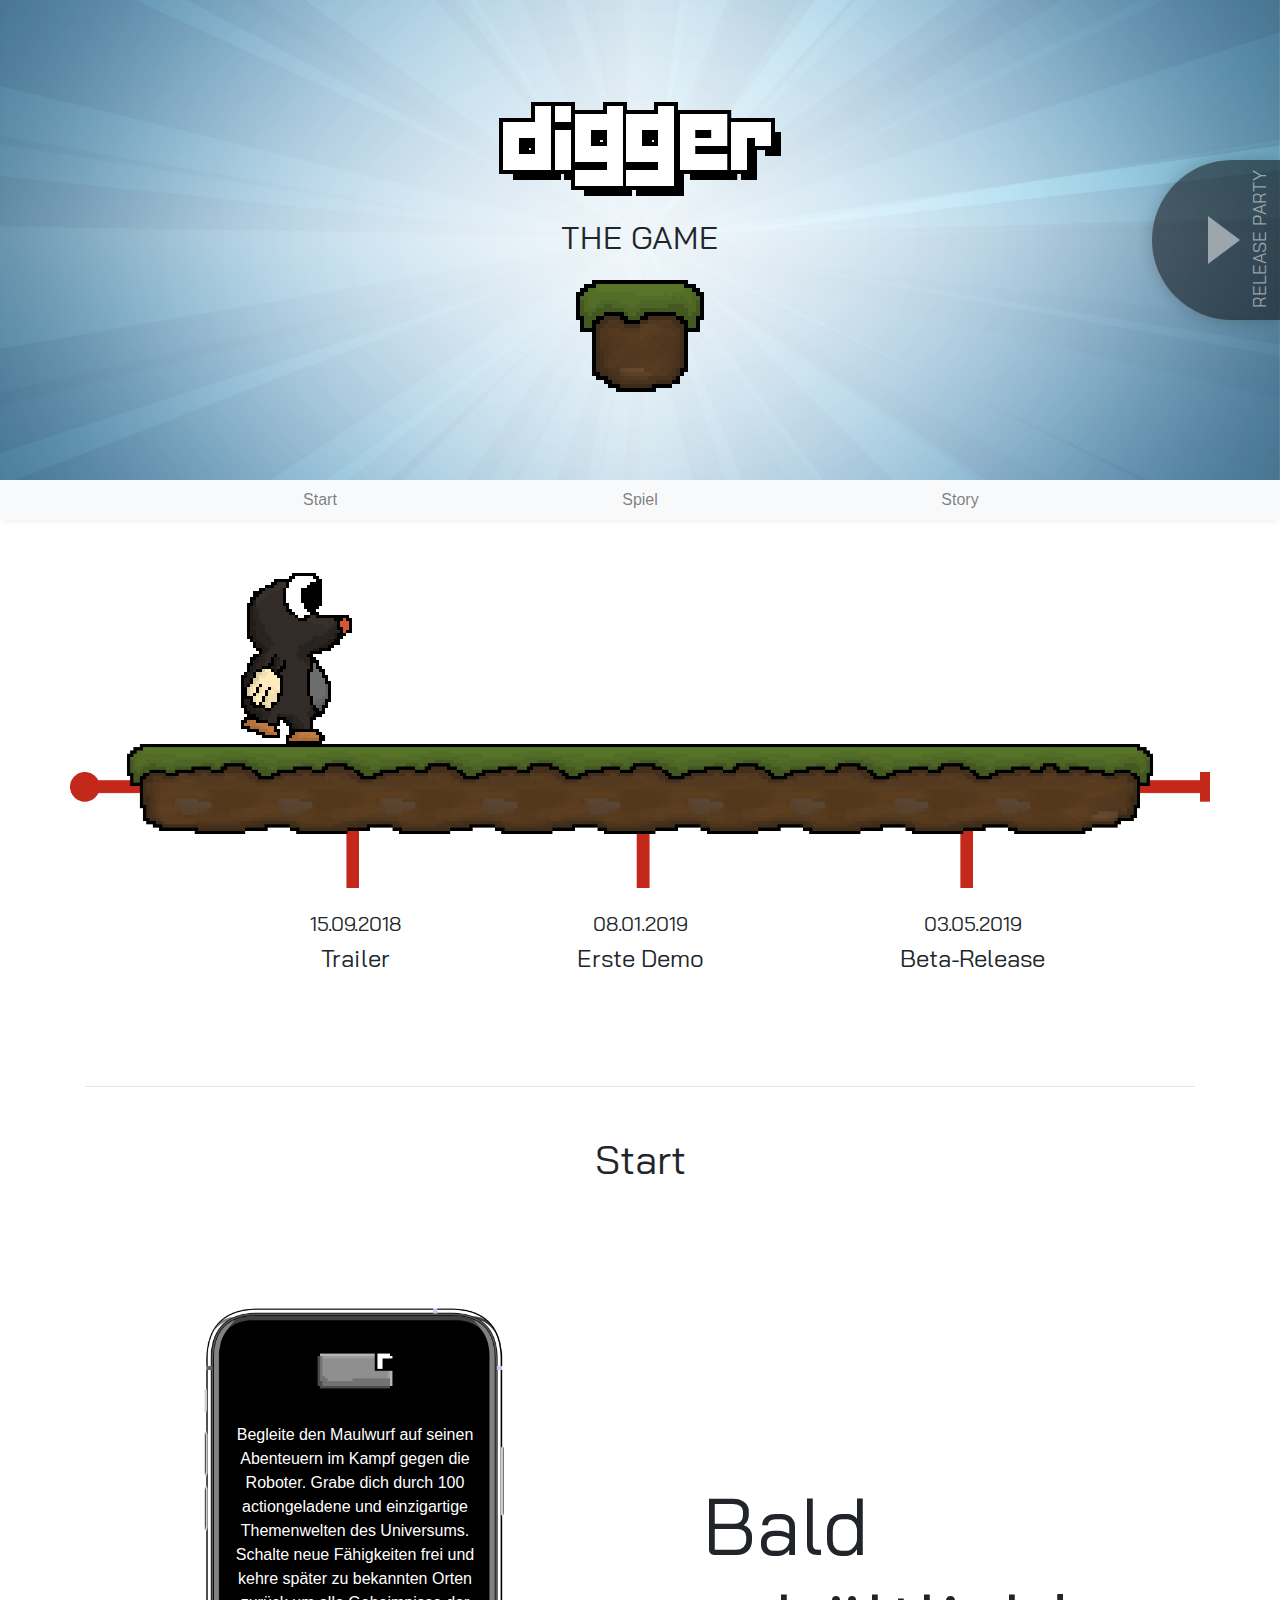
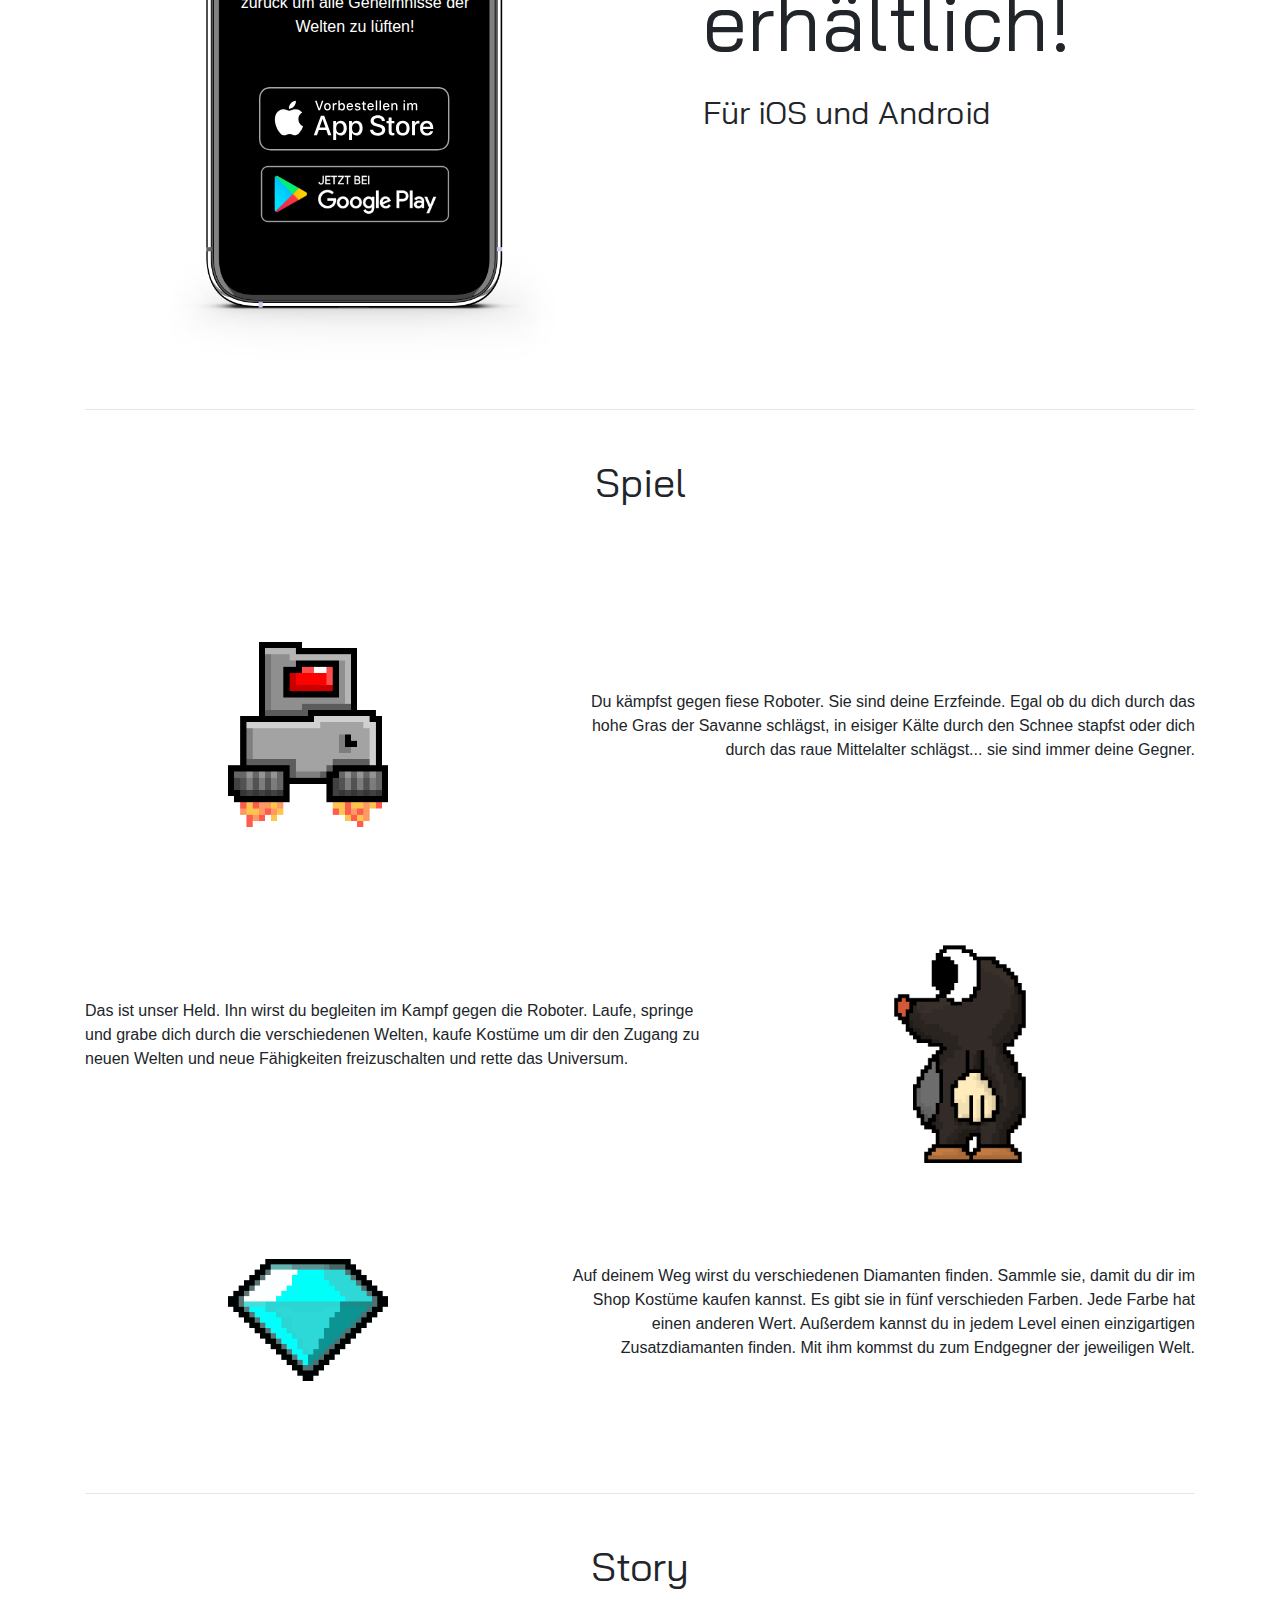
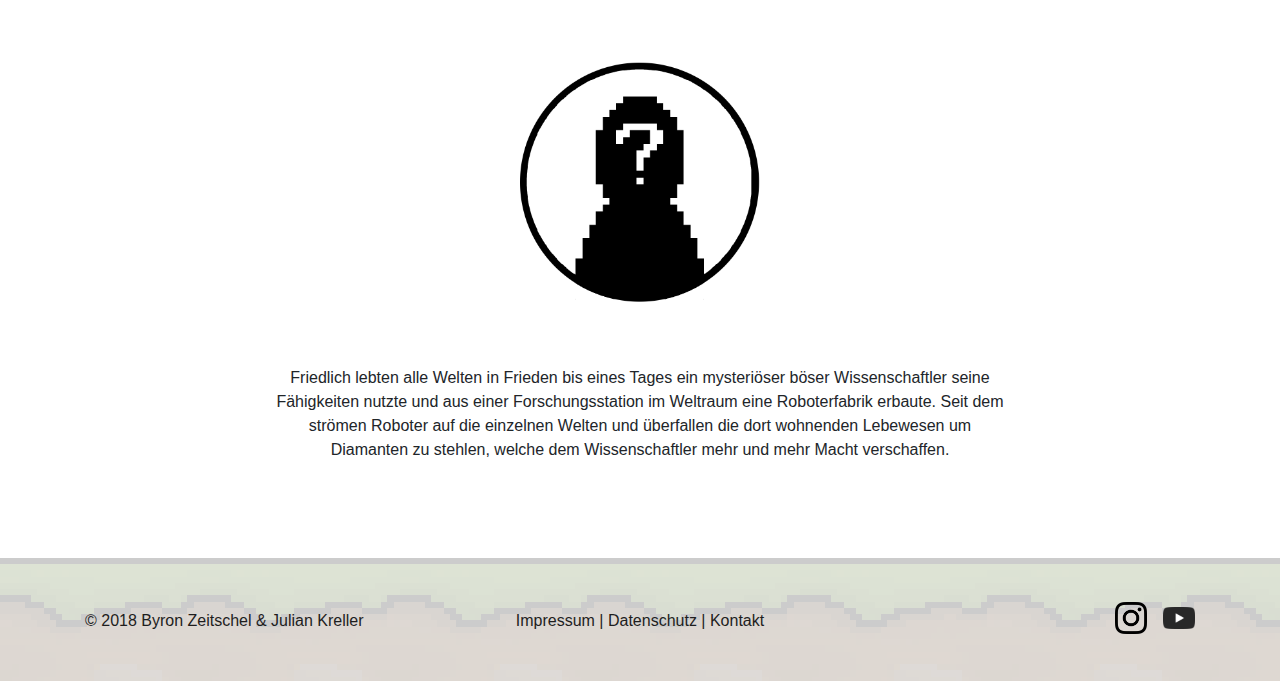
==== commit 90037a05: "Improve margins and responsive" ====
--- a/index.html
+++ b/index.html
@@ -1,194 +1,210 @@
 <!DOCTYPE html>
 <html lang="de">
 <head>
-    <meta charset="utf-8">
-    <meta name="viewport" content="width=device-width, initial-scale=1, shrink-to-fit=no">
-    <meta name="description" content="Die Website von digger - Das Spiel">
-    <meta name="author" content="Byron Zeitschel, Julian Kreller">
+  <meta charset="utf-8">
+  <meta name="viewport" content="width=device-width, initial-scale=1, shrink-to-fit=no">
+  <meta name="description" content="Die Website von digger - Das Spiel">
+  <meta name="author" content="Byron Zeitschel, Julian Kreller">
 
-    <title>digger - The Game</title>
+  <title>digger - The Game</title>
 
-    <link href="css/bootstrap.min.css" rel="stylesheet">
-    <link rel="stylesheet" type="text/css" href="css/style.css">
-    <link rel="shortcut icon" href="img/favicon.ico">
-    <link rel="icon" type="image/png" href="img/favicon-32x32.png" sizes="32x32">
-    <link rel="icon" type="image/png" href="img/favicon-16x16.png" sizes="16x16">
+  <link href="css/bootstrap.min.css" rel="stylesheet">
+  <link rel="stylesheet" type="text/css" href="css/style.css">
+  <link rel="shortcut icon" href="img/favicon.ico">
+  <link rel="icon" type="image/png" href="img/favicon-32x32.png" sizes="32x32">
+  <link rel="icon" type="image/png" href="img/favicon-16x16.png" sizes="16x16">
 </head>
 <body data-spy="scroll" data-target=".navbar" data-offset="60">
 <header id="header-game">
-    <h1>digger</h1>
-    <h2>THE GAME</h2>
-    <div id="earth-block" class="grow grow-top grow-shadow">
-        <img src="img/earth.png" alt="Block of pixelated earth">
-        <iframe width="560" height="315" src="https://www.youtube.com/embed/k9s_VMh4zFY" frameborder="0"
-                allow="accelerometer; autoplay; encrypted-media; gyroscope; picture-in-picture" allowfullscreen></iframe>
-        <img class="header-animated fly-right" src="img/mole.png" alt="digger - A pixelated Mole">
-    </div>
-    <a class="grow grow-left site-switch site-switch-right" href="release.html">
-        <span></span>
-        <h5>RELEASE PARTY</h5>
-    </a>
+  <h1>digger</h1>
+  <h2>THE GAME</h2>
+  <div id="earth-block" class="grow grow-top grow-shadow">
+    <img src="img/earth.png" alt="Block of pixelated earth">
+    <iframe width="560" height="315" src="https://www.youtube.com/embed/k9s_VMh4zFY" frameborder="0"
+            allow="accelerometer; autoplay; encrypted-media; gyroscope; picture-in-picture"
+            allowfullscreen></iframe>
+    <img class="header-animated fly-right" src="img/mole.png" alt="digger - A pixelated Mole">
+  </div>
+  <a class="grow grow-left site-switch site-switch-right" href="release.html">
+    <span></span>
+    <h5>RELEASE PARTY</h5>
+  </a>
 </header>
 <nav class="navbar navbar-expand-sm navbar-light bg-light">
-    <button class="navbar-toggler" type="button" data-toggle="collapse" data-target="#navbarSupportedContent"
-            aria-controls="navbarSupportedContent" aria-expanded="false" aria-label="Toggle navigation">
-        <span class="navbar-toggler-icon"></span>
-    </button>
+  <button class="navbar-toggler" type="button" data-toggle="collapse" data-target="#navbarSupportedContent"
+          aria-controls="navbarSupportedContent" aria-expanded="false" aria-label="Toggle navigation">
+    <span class="navbar-toggler-icon"></span>
+  </button>
 
-    <div class="collapse navbar-collapse" id="navbarSupportedContent">
-        <ul class="navbar-nav mx-auto">
-            <li class="nav-item">
-                <a class="nav-link" href="#start">Start<span class="sr-only">(current)</span></a>
-            </li>
-            <li class="nav-item">
-                <a class="nav-link" href="#game">Spiel</a>
-            </li>
-            <li class="nav-item">
-                <a class="nav-link" href="#story">Story</a>
-            </li>
-        </ul>
-    </div>
+  <div class="collapse navbar-collapse" id="navbarSupportedContent">
+    <ul class="navbar-nav mx-auto">
+      <li class="nav-item">
+        <a class="nav-link" href="#start">Start<span class="sr-only">(current)</span></a>
+      </li>
+      <li class="nav-item">
+        <a class="nav-link" href="#game">Spiel</a>
+      </li>
+      <li class="nav-item">
+        <a class="nav-link" href="#story">Story</a>
+      </li>
+    </ul>
+  </div>
 </nav>
 <main>
-    <div class="container">
-        <div id="plan">
-            <div class="row">
-                <div class="col-xs-12">
-                    <div id="timeline">
-                        <div id="tiles">
-                            <p></p>
-                        </div>
-                        <img class="full-width" src="img/timeline.png" alt="Basic Timeline">
-                        <div id="dates">
-                            <div class="col-sm-2 offset-sm-2">
-                                <h5>15.09.2018</h5>
-                                <h4>Trailer</h4>
-                            </div>
-                            <div class="col-sm-4">
-                                <h5>08.01.2019</h5>
-                                <h4>Erste Demo</h4>
-                            </div>
-                            <div class="col-sm-3">
-                                <h5>03.05.2019</h5>
-                                <h4>Beta-Release</h4>
-                            </div>
-                        </div>
-                    </div>
-                </div>
+  <div class="container">
+    <div id="plan">
+      <div class="row">
+        <div class="col-xs-12">
+          <div id="timeline">
+            <div id="tiles">
+              <p></p>
             </div>
-        </div>
-        <hr>
-        <div id="start">
-            <div class="row">
-                <div class="col">
-                    <h1 class="text-center">Start</h1>
-                </div>
+            <img class="full-width" src="img/timeline.png" alt="Basic Timeline">
+            <div id="dates">
+              <div class="col-sm-2 offset-sm-2">
+                <h5>15.09.2018</h5>
+                <h4>Trailer</h4>
+              </div>
+              <div class="col-sm-4">
+                <h5>08.01.2019</h5>
+                <h4>Erste Demo</h4>
+              </div>
+              <div class="col-sm-3">
+                <h5>03.05.2019</h5>
+                <h4>Beta-Release</h4>
+              </div>
             </div>
-            <div class="row">
-                <div id="soon_heading" class="col-md-5 offset-md-1 order-md-2 text-md-left">
-                    <h1>Bald erhältlich!</h1>
-                    <h2>Für iOS und Android</h2>
-                </div>
-                <div class="col-md-6 order-md-1">
-                    <div id="iphone">
-                        <div>
-                            <img id="robomini" src="img/robo_mini.png" alt="Enemy RoboMini">
-                            <p>
-                                Begleite den Maulwurf auf seinen Abenteuern im Kampf gegen die Roboter. Grabe dich durch 100
-                                actiongeladene und einzigartige Themenwelten des Universums. Schalte neue Fähigkeiten frei und kehre
-                                später zu bekannten Orten zurück um alle Geheimnisse der Welten zu lüften!
-                            </p>
-                            <a href="https://www.apple.com/de/itunes/charts/free-apps/" target="_blank">
-                                <img id="ios_badge" src="img/ios_badge_black.svg" alt="AppStore badge">
-                            </a>
-                            <a href="https://play.google.com/store/apps/category/GAME" target="_blank">
-                                <img id="android_badge" src="img/android_badge.png" alt="PlayStore badge">
-                            </a>
-                        </div>
-                        <img class="full-width" src="img/iphone_portrait.png" alt="iPhone XS">
-                    </div>
-                </div>
+          </div>
+        </div>
+      </div>
+    </div>
+    <hr>
+    <div id="start">
+      <div class="row">
+        <div class="col">
+          <h1 class="text-center">Start</h1>
+        </div>
+      </div>
+      <div class="row">
+        <div id="soon_heading" class="col-md-5 offset-md-1 order-md-2 text-md-left">
+          <h1>Bald erhältlich!</h1>
+          <h2>Für iOS und Android</h2>
+        </div>
+        <div class="col-md-6 order-md-1">
+          <div id="iphone">
+            <div>
+              <img id="robomini" src="img/robo_mini.png" alt="Enemy RoboMini">
+              <p>
+                Begleite den Maulwurf auf seinen Abenteuern im Kampf gegen die Roboter. Grabe dich durch
+                100
+                actiongeladene und einzigartige Themenwelten des Universums. Schalte neue Fähigkeiten
+                frei und kehre
+                später zu bekannten Orten zurück um alle Geheimnisse der Welten zu lüften!
+              </p>
+              <a href="https://www.apple.com/de/itunes/charts/free-apps/" target="_blank">
+                <img id="ios_badge" src="img/ios_badge_black.svg" alt="AppStore badge">
+              </a>
+              <a href="https://play.google.com/store/apps/category/GAME" target="_blank">
+                <img id="android_badge" src="img/android_badge.png" alt="PlayStore badge">
+              </a>
             </div>
-        </div>
-        <hr>
-        <div id="game">
-            <div class="row">
-                <div class="col text-center">
-                    <h1>Spiel</h1>
-                </div>
-            </div>
-            <div class="row">
-                <div class="col-sm-5 order-sm-1">
-                    <img class="mx-auto d-block" src="img/robo_fly.png" alt="Enemy RoboFly">
-                </div>
-                <div class="col-sm-7 order-sm-2 align-self-center">
-                    <p class="text-sm-right text-center">
-                        Du kämpfst gegen fiese Roboter. Sie sind deine Erzfeinde. Egal ob du dich durch das hohe Gras
-                        der Savanne schlägst, in eisiger Kälte durch den Schnee stapfst oder dich durch das raue Mittelalter
-                        schlägst... sie sind immer deine Gegner.
-                    </p>
-                </div>
-                <div class="col-sm-5 order-sm-4">
-                    <img class="mx-auto d-block width-15" src="img/mole_flipped.png" alt="Mole digger">
-                </div>
-                <div class="col-sm-7 order-sm-3 align-self-center">
-                    <p class="text-sm-left text-center">
-                        Das ist unser Held. Ihn wirst du begleiten im Kampf gegen die Roboter. Laufe, springe und grabe dich durch
-                        die verschiedenen Welten, kaufe Kostüme um dir den Zugang zu neuen Welten und neue Fähigkeiten
-                        freizuschalten und rette das Universum.
-                    </p>
-                </div>
-                <div class="col-sm-5 order-sm-5">
-                    <img class="mx-auto d-block" src="img/diamond.png" alt="Turquoise diamond">
-                </div>
-                <div class="col-sm-7 order-sm-6 align-self-center">
-                    <p class="text-sm-right text-center">
-                        Auf deinem Weg wirst du verschiedenen Diamanten finden. Sammle sie, damit du dir im Shop Kostüme kaufen
-                        kannst. Es gibt sie in fünf verschieden Farben. Jede Farbe hat einen anderen Wert. Außerdem kannst du in
-                        jedem Level einen einzigartigen Zusatzdiamanten finden. Mit ihm kommst du zum Endgegner der jeweiligen
-                        Welt.
-                    </p>
-                </div>
-            </div>
-        </div>
-        <hr>
-        <div id="story">
-            <div class="row">
-                <div class="col">
-                    <h1 class="text-center">Story</h1>
-                </div>
-            </div>
-            <div class="row justify-content-center">
-                <div class="col text-center">
-                    <img src="img/mad_causer.png" alt="The causer">
-                </div>
-            </div>
-        </div>
-    </div>
+            <img class="full-width" src="img/iphone_portrait.png" alt="iPhone XS">
+          </div>
+        </div>
+      </div>
+    </div>
+    <hr>
+    <div id="game">
+      <div class="row">
+        <div class="col text-center">
+          <h1>Spiel</h1>
+        </div>
+      </div>
+      <div class="row">
+        <div class="col-sm-5 order-sm-1">
+          <img class="mx-auto d-block" src="img/robo_fly.png" alt="Enemy RoboFly">
+        </div>
+        <div class="col-sm-7 order-sm-2 align-self-center">
+          <p class="text-sm-right text-center">
+            Du kämpfst gegen fiese Roboter. Sie sind deine Erzfeinde. Egal ob du dich durch das hohe Gras
+            der Savanne schlägst, in eisiger Kälte durch den Schnee stapfst oder dich durch das raue
+            Mittelalter
+            schlägst... sie sind immer deine Gegner.
+          </p>
+        </div>
+        <div class="col-sm-5 order-sm-4">
+          <img class="mx-auto d-block width-15" src="img/mole_flipped.png" alt="Mole digger">
+        </div>
+        <div class="col-sm-7 order-sm-3 align-self-center">
+          <p class="text-sm-left text-center">
+            Das ist unser Held. Ihn wirst du begleiten im Kampf gegen die Roboter. Laufe, springe und grabe
+            dich durch
+            die verschiedenen Welten, kaufe Kostüme um dir den Zugang zu neuen Welten und neue Fähigkeiten
+            freizuschalten und rette das Universum.
+          </p>
+        </div>
+        <div class="col-sm-5 order-sm-5">
+          <img class="mx-auto d-block" src="img/diamond.png" alt="Turquoise diamond">
+        </div>
+        <div class="col-sm-7 order-sm-6 align-self-center">
+          <p class="text-sm-right text-center">
+            Auf deinem Weg wirst du verschiedenen Diamanten finden. Sammle sie, damit du dir im Shop Kostüme
+            kaufen
+            kannst. Es gibt sie in fünf verschieden Farben. Jede Farbe hat einen anderen Wert. Außerdem
+            kannst du in
+            jedem Level einen einzigartigen Zusatzdiamanten finden. Mit ihm kommst du zum Endgegner der
+            jeweiligen
+            Welt.
+          </p>
+        </div>
+      </div>
+    </div>
+    <hr>
+    <div id="story">
+      <div class="row">
+        <div class="col">
+          <h1 class="text-center">Story</h1>
+        </div>
+      </div>
+      <div class="row justify-content-center">
+        <div class="col-12 text-center">
+          <img src="img/mad_causer.png" alt="The causer">
+        </div>
+        <div class="col-md-8 text-center">
+          <p>
+            Friedlich lebten alle Welten in Frieden bis eines Tages ein mysteriöser böser Wissenschaftler seine
+            Fähigkeiten nutzte und aus einer Forschungsstation im Weltraum eine Roboterfabrik erbaute.
+            Seit dem strömen Roboter auf die einzelnen Welten und überfallen die dort wohnenden Lebewesen um
+            Diamanten zu stehlen, welche dem Wissenschaftler mehr und mehr Macht verschaffen.
+          </p>
+        </div>
+      </div>
+    </div>
+  </div>
 </main>
 <footer>
-    <div class="container">
-        <div class="row">
-            <div class="col">
-                <p>&copy; 2018 Byron Zeitschel & Julian Kreller</p>
-            </div>
-            <div class="col text-center">
-                <a href="#">Impressum</a>
-                |
-                <a href="#">Datenschutz</a>
-                |
-                <a href="#">Kontakt</a>
-            </div>
-            <div class="col">
-                <a class="float-right" href="https://www.youtube.com/channel/UCjJyxg-A8SFruD3TZh7ozNw" target="_blank">
-                    <img src="img/youtube.png" alt="YouTube Icon">
-                </a>
-                <a class="float-right" href="https://www.instagram.com/digger.videogame/" target="_blank">
-                    <img src="img/instagram.png" alt="Instagram Icon">
-                </a>
-            </div>
-        </div>
-    </div>
+  <div class="container">
+    <div class="row">
+      <div class="col">
+        <p>&copy; 2018 Byron Zeitschel & Julian Kreller</p>
+      </div>
+      <div class="col text-center">
+        <a href="#">Impressum</a>
+        |
+        <a href="#">Datenschutz</a>
+        |
+        <a href="#">Kontakt</a>
+      </div>
+      <div class="col">
+        <a class="float-right" href="https://www.youtube.com/channel/UCjJyxg-A8SFruD3TZh7ozNw" target="_blank">
+          <img src="img/youtube.png" alt="YouTube Icon">
+        </a>
+        <a class="float-right" href="https://www.instagram.com/digger.videogame/" target="_blank">
+          <img src="img/instagram.png" alt="Instagram Icon">
+        </a>
+      </div>
+    </div>
+  </div>
 </footer>
 <script src="js/jquery-3.3.1.min.js"></script>
 <script src="js/bootstrap.min.js"></script>
--- a/css/style.css
+++ b/css/style.css
@@ -308,6 +308,11 @@
 
 #story img {
   width: 15em;
+  margin-bottom: 4em;
+}
+
+#story p {
+  margin-bottom: 4em;
 }
 
 footer {
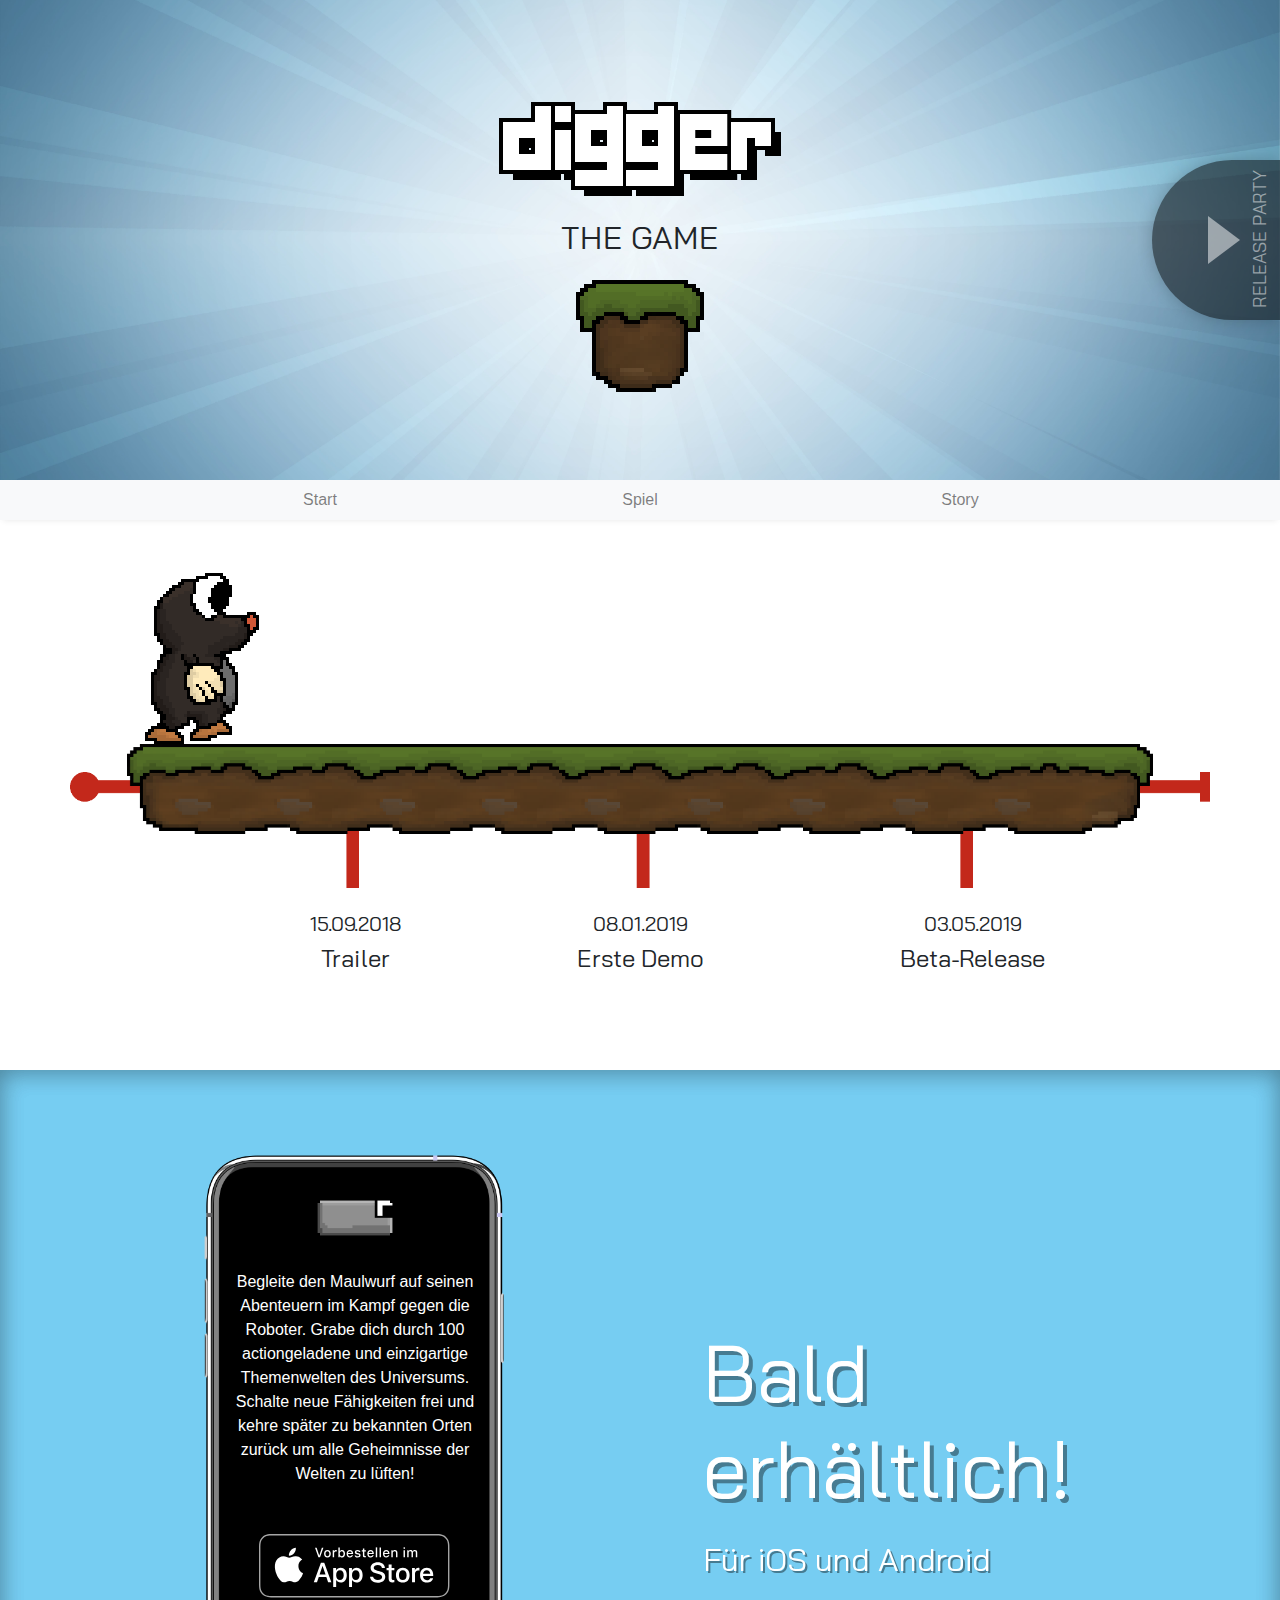
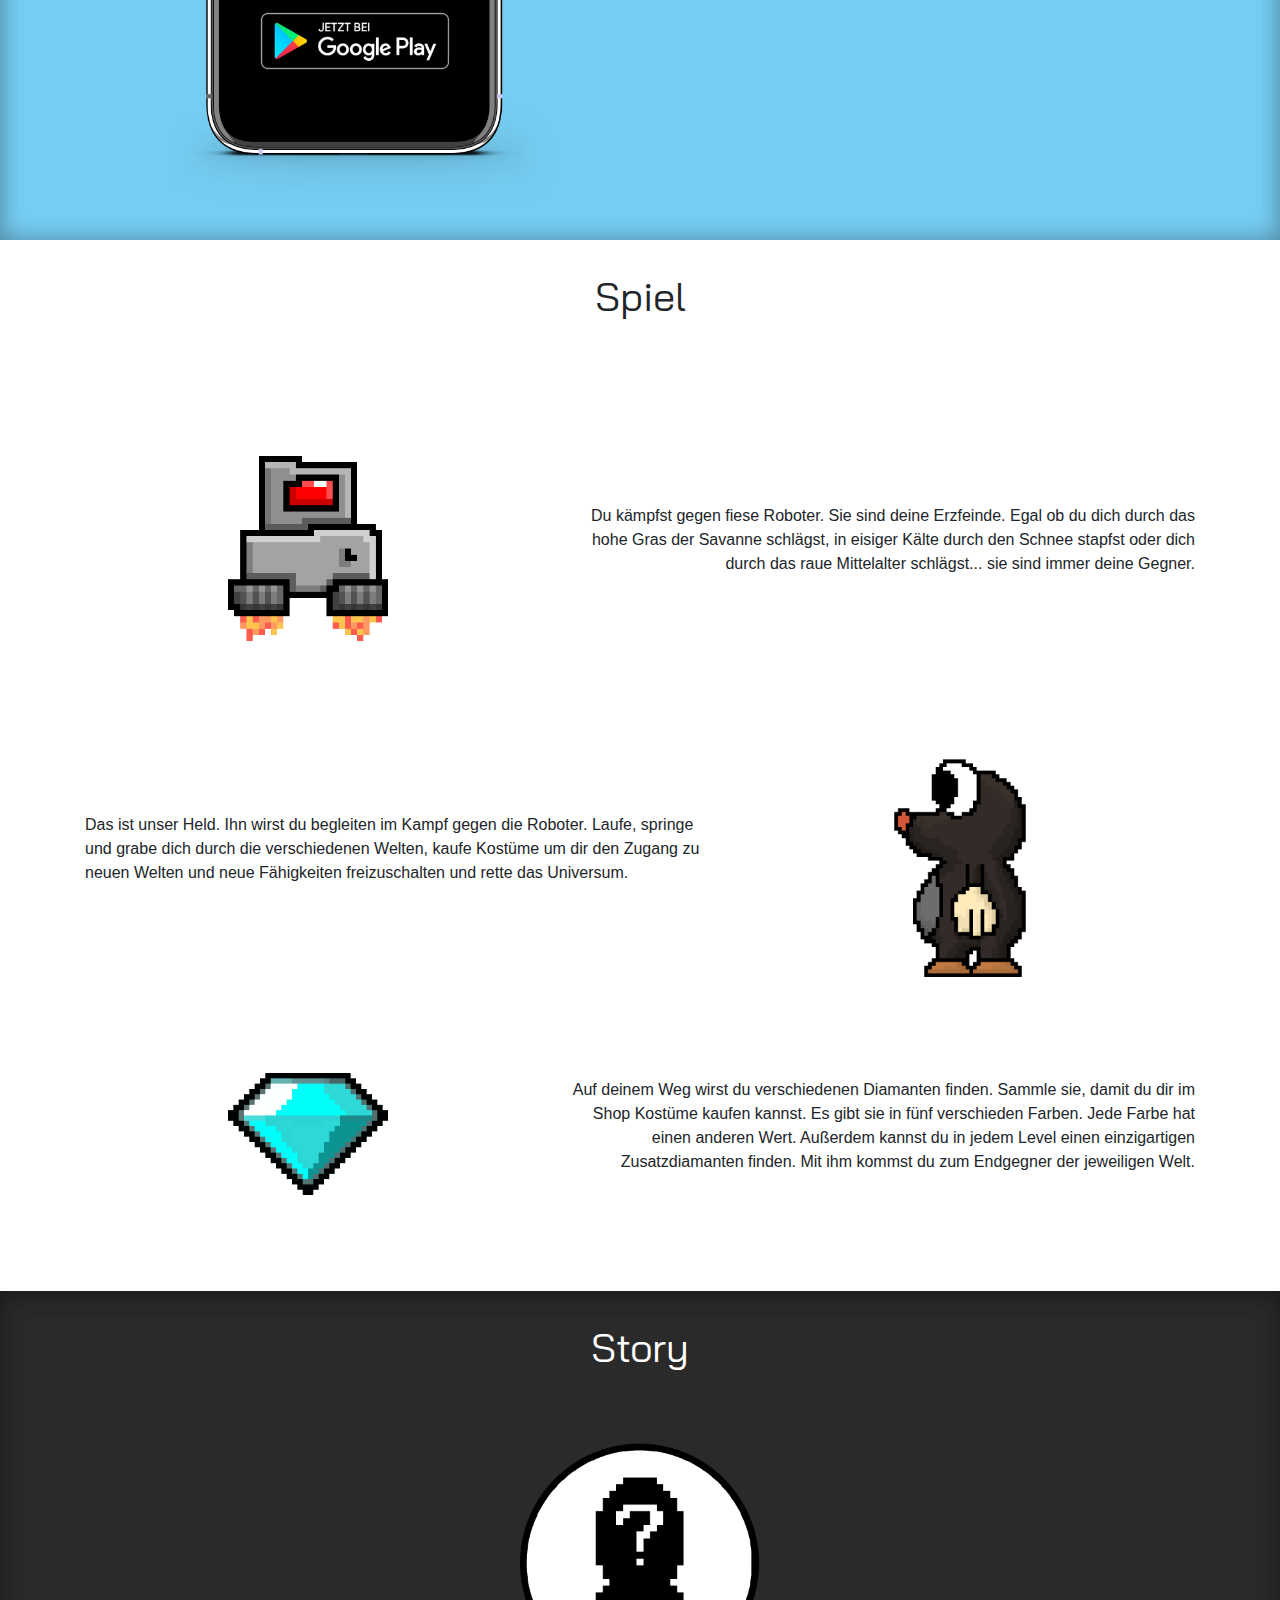
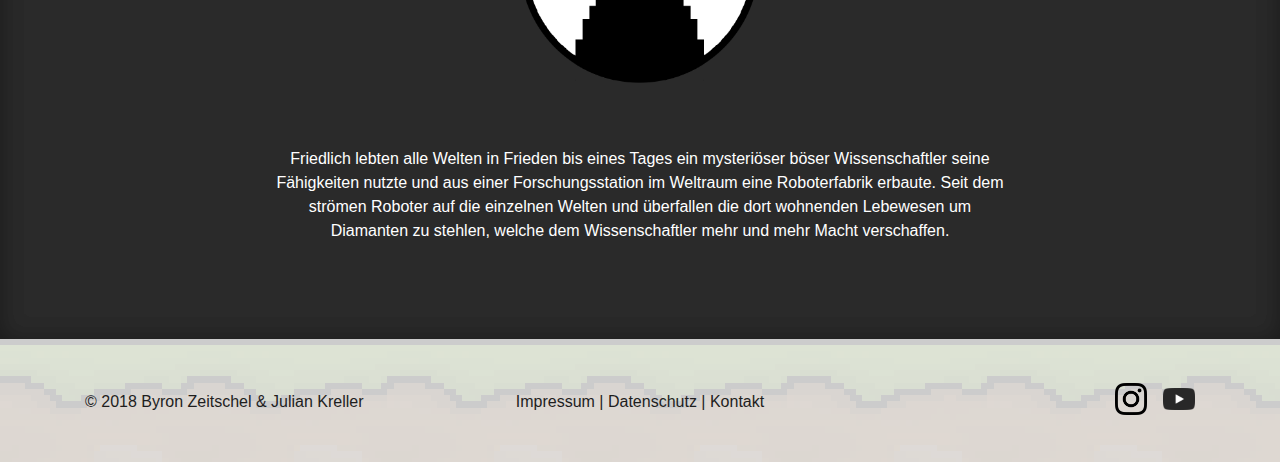
==== commit 1c3b73ba: "Add colored parts" ====
--- a/index.html
+++ b/index.html
@@ -51,8 +51,8 @@
   </div>
 </nav>
 <main>
-  <div class="container">
-    <div id="plan">
+  <div id="plan">
+    <div class="container">
       <div class="row">
         <div class="col-xs-12">
           <div id="timeline">
@@ -78,13 +78,9 @@
         </div>
       </div>
     </div>
-    <hr>
-    <div id="start">
-      <div class="row">
-        <div class="col">
-          <h1 class="text-center">Start</h1>
-        </div>
-      </div>
+  </div>
+  <div id="start" class="inner-shadow-part">
+    <div class="container">
       <div class="row">
         <div id="soon_heading" class="col-md-5 offset-md-1 order-md-2 text-md-left">
           <h1>Bald erhältlich!</h1>
@@ -113,8 +109,9 @@
         </div>
       </div>
     </div>
-    <hr>
-    <div id="game">
+  </div>
+  <div id="game">
+    <div class="container">
       <div class="row">
         <div class="col text-center">
           <h1>Spiel</h1>
@@ -159,8 +156,9 @@
         </div>
       </div>
     </div>
-    <hr>
-    <div id="story">
+  </div>
+  <div id="story" class="inner-shadow-part">
+    <div class="container">
       <div class="row">
         <div class="col">
           <h1 class="text-center">Story</h1>
--- a/css/style.css
+++ b/css/style.css
@@ -14,7 +14,7 @@
 
 #header-game {
   padding: 6.12em 0;
-  background: #57A5D6 url(../img/header_game_min.jpg) no-repeat center;
+  background: #57a5d6 url(../img/header_game_min.jpg) no-repeat center;
   background-size: cover;
 }
 
@@ -54,6 +54,10 @@
   transform-origin: center;
 }
 
+.inner-shadow-part {
+  box-shadow: inset 0 0.1em 1.5em rgba(0, 0, 0, 0.2), inset 0 0.1em 1.5em rgba(0, 0, 0, 0.2);
+}
+
 .header-animated {
   position: absolute;
   left: 50%;
@@ -80,7 +84,7 @@
 }
 
 .grow-shadow:hover {
-  filter: drop-shadow(0 .5em .2em rgba(0,0,0,0.4));
+  filter: drop-shadow(0 .5em .2em rgba(0, 0, 0, 0.4));
 }
 
 .grow-top:hover {
@@ -167,7 +171,7 @@
 }
 
 nav {
-  box-shadow: 0 0.2em 0.4em -0.2em rgba(0,0,0,0.1);
+  box-shadow: 0 0.2em 0.4em -0.2em rgba(0, 0, 0, 0.1);
 }
 
 .navbar {
@@ -189,7 +193,7 @@
   width: 25vw;
 }
 
-main footer{
+main footer {
   background: linear-gradient(to bottom, #eaeaea 0%, #dbdbdb 100%);
 }
 
@@ -242,6 +246,19 @@
   overflow: hidden;
 }
 
+#start {
+  background: #76cdf2;
+  color: white;
+}
+
+#start h1 {
+  filter: drop-shadow(0.05em 0.05em 0 rgba(0, 0, 0, 0.4));
+}
+
+#start h2 {
+  filter: drop-shadow(0.08em 0.08em 0 rgba(0, 0, 0, 0.4));
+}
+
 #iphone {
   color: white;
   position: relative;
@@ -292,7 +309,7 @@
   font-size: 2em;
 }
 
-#game div div {
+#game div div div {
   display: inline-block;
   margin-bottom: 2em;
 }
@@ -304,6 +321,11 @@
 
 .width-15 {
   width: 15em !important;
+}
+
+#story {
+  background-color: #2a2a2a;
+  color: white;
 }
 
 #story img {
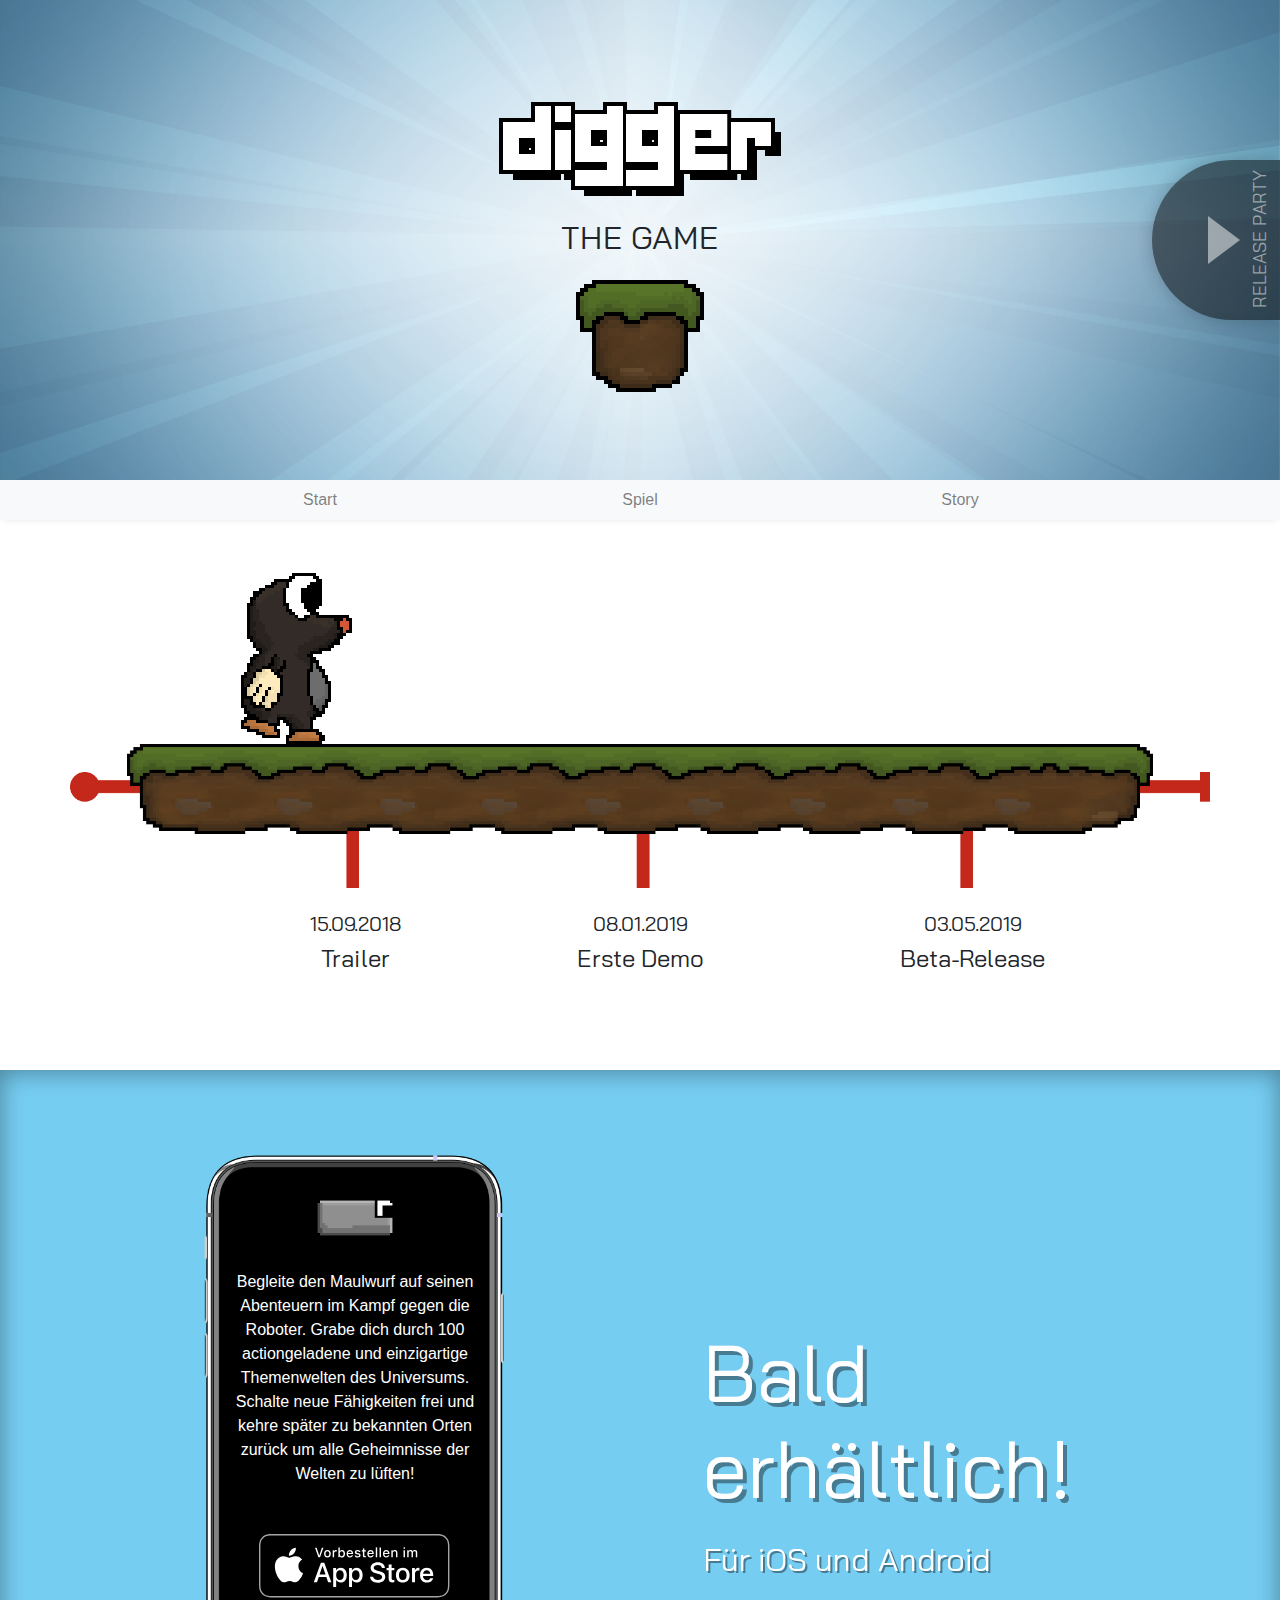
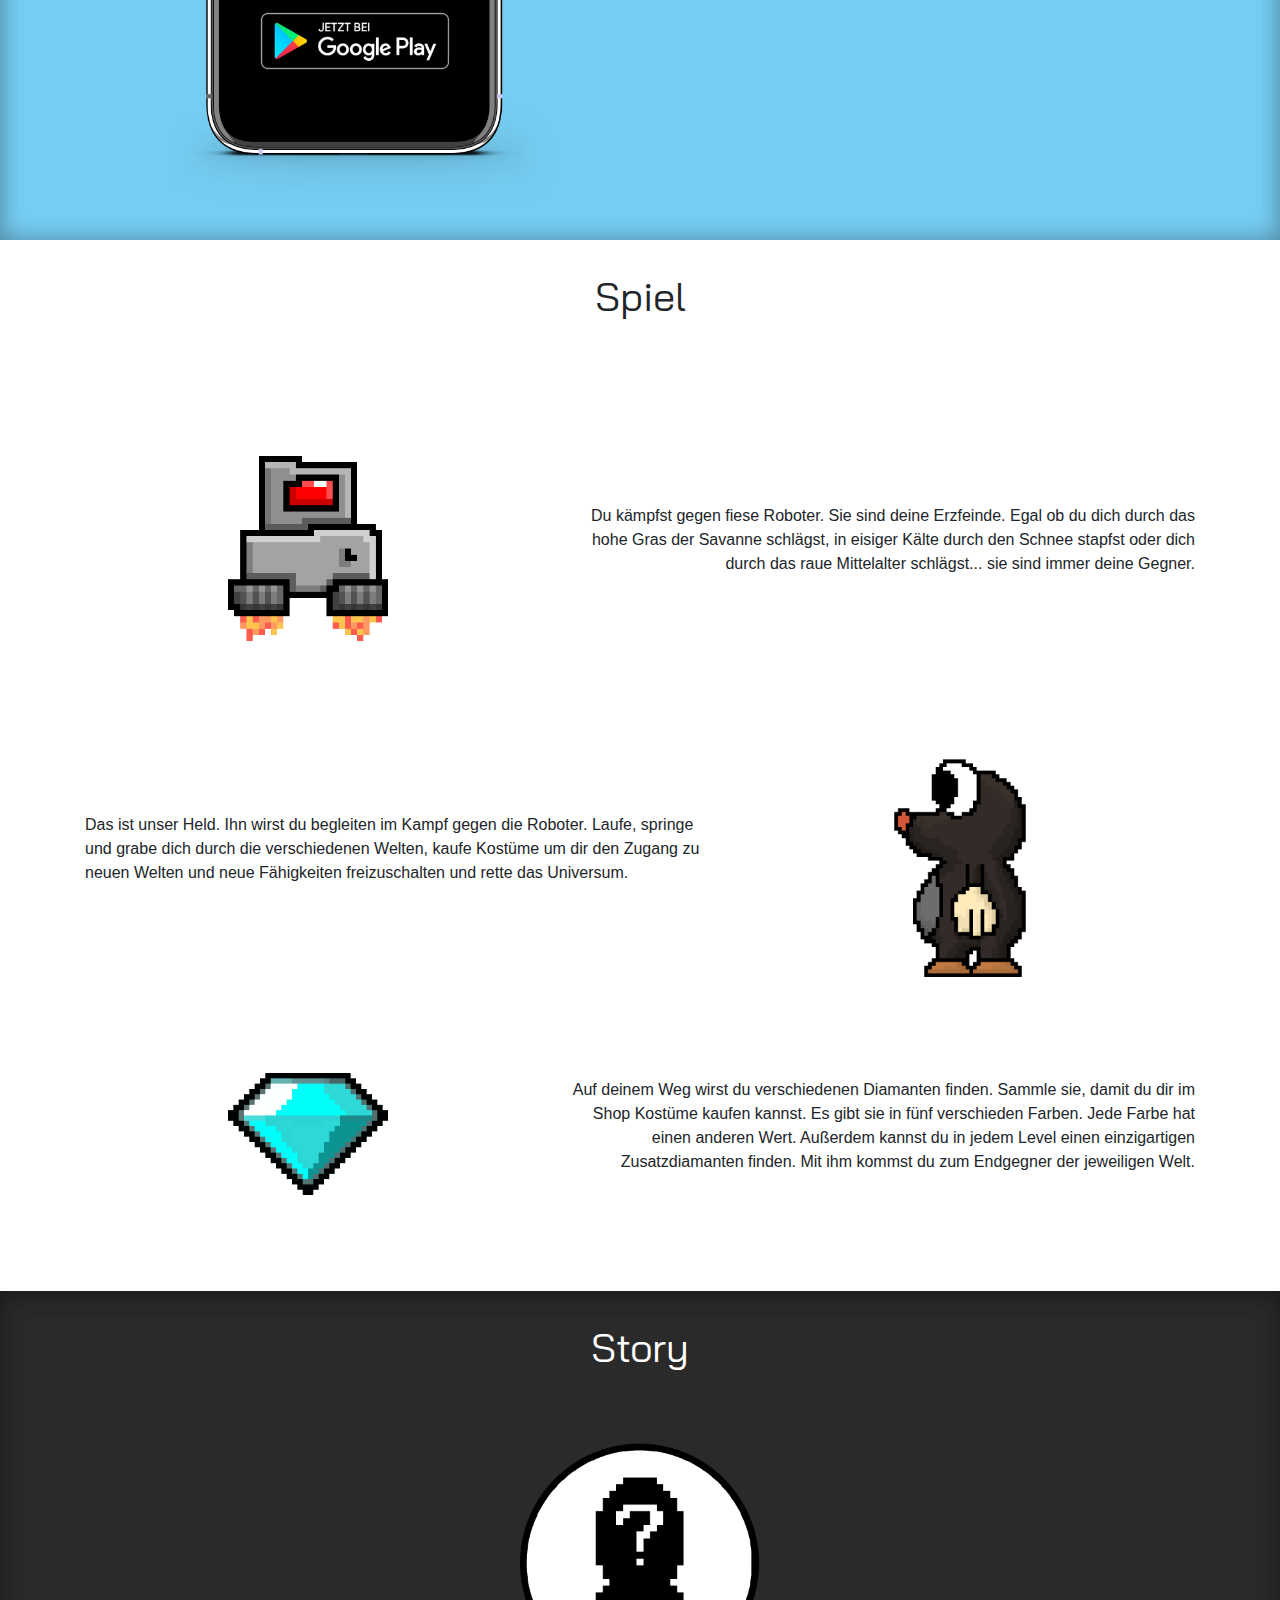
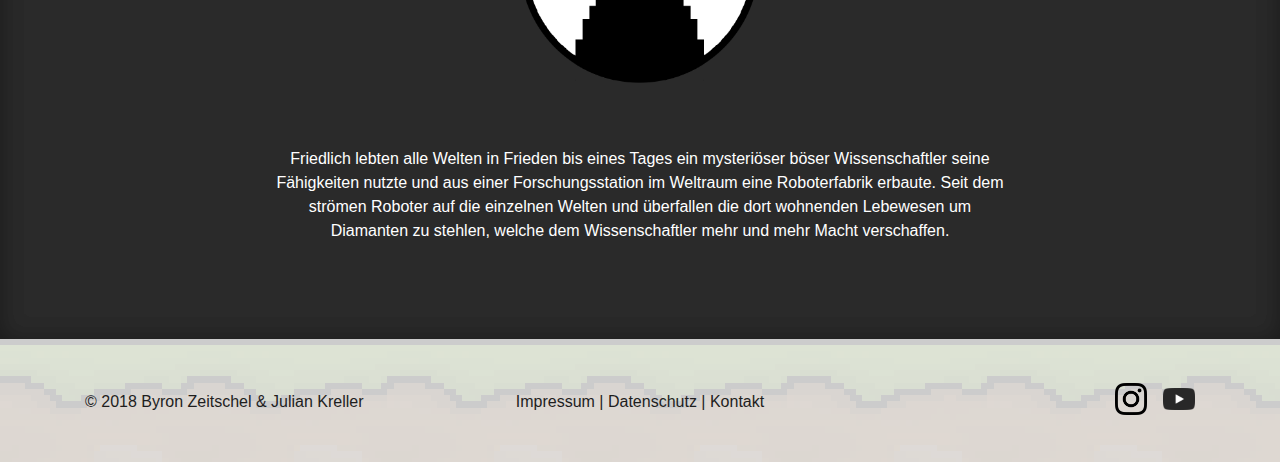
==== commit ae2a49c0: "Improve responsive design" ====
--- a/index.html
+++ b/index.html
@@ -39,7 +39,7 @@
   <div class="collapse navbar-collapse" id="navbarSupportedContent">
     <ul class="navbar-nav mx-auto">
       <li class="nav-item">
-        <a class="nav-link" href="#start">Start<span class="sr-only">(current)</span></a>
+        <a class="nav-link" href="#start">Start</a>
       </li>
       <li class="nav-item">
         <a class="nav-link" href="#game">Spiel</a>
@@ -82,7 +82,7 @@
   <div id="start" class="inner-shadow-part">
     <div class="container">
       <div class="row">
-        <div id="soon_heading" class="col-md-5 offset-md-1 order-md-2 text-md-left">
+        <div id="soon-heading" class="col-md-5 offset-md-1 order-md-2 text-md-left">
           <h1>Bald erhältlich!</h1>
           <h2>Für iOS und Android</h2>
         </div>
@@ -98,10 +98,10 @@
                 später zu bekannten Orten zurück um alle Geheimnisse der Welten zu lüften!
               </p>
               <a href="https://www.apple.com/de/itunes/charts/free-apps/" target="_blank">
-                <img id="ios_badge" src="img/ios_badge_black.svg" alt="AppStore badge">
+                <img id="ios-badge" src="img/ios_badge_black.svg" alt="AppStore badge">
               </a>
               <a href="https://play.google.com/store/apps/category/GAME" target="_blank">
-                <img id="android_badge" src="img/android_badge.png" alt="PlayStore badge">
+                <img id="android-badge" src="img/android_badge.png" alt="PlayStore badge">
               </a>
             </div>
             <img class="full-width" src="img/iphone_portrait.png" alt="iPhone XS">
--- a/css/style.css
+++ b/css/style.css
@@ -287,25 +287,25 @@
   display: inline-block;
 }
 
-#ios_badge {
+#ios-badge {
   width: 12em;
 }
 
-#android_badge {
+#android-badge {
   width: 13.5em;
 }
 
-#soon_heading {
+#soon-heading {
   margin: auto;
   text-align: center;
 }
 
-#soon_heading h1 {
+#soon-heading h1 {
   font-size: 5em;
   margin-bottom: 0.3em;
 }
 
-#soon_heading h2 {
+#soon-heading h2 {
   font-size: 2em;
 }
 
@@ -393,6 +393,54 @@
   #timeline img {
     display: none;
   }
+
+  .site-switch h5 {
+    display: none;
+  }
+
+  .site-switch-right {
+    width: 5em;
+  }
+
+  .site-switch-left {
+    width: 5em;
+  }
+}
+
+@media (max-width: 450px) {
+  .site-switch-right {
+    top: 16em;
+  }
+
+  .site-switch-left {
+    top: 16em;
+  }
+}
+
+@media (max-width: 414px) {
+  #iphone {
+    width: 100%;
+  }
+
+  #iphone div, img {
+    position: relative;
+  }
+
+  #soon-heading h1 {
+    font-size: 3em;
+  }
+
+  #soon-heading h2 {
+    font-size: 1.5em;
+  }
+
+  #iphone div {
+    padding: 1.5em;
+  }
+
+  #iphone > img {
+    display: none;
+  }
 }
 
 @keyframes fly-right {
